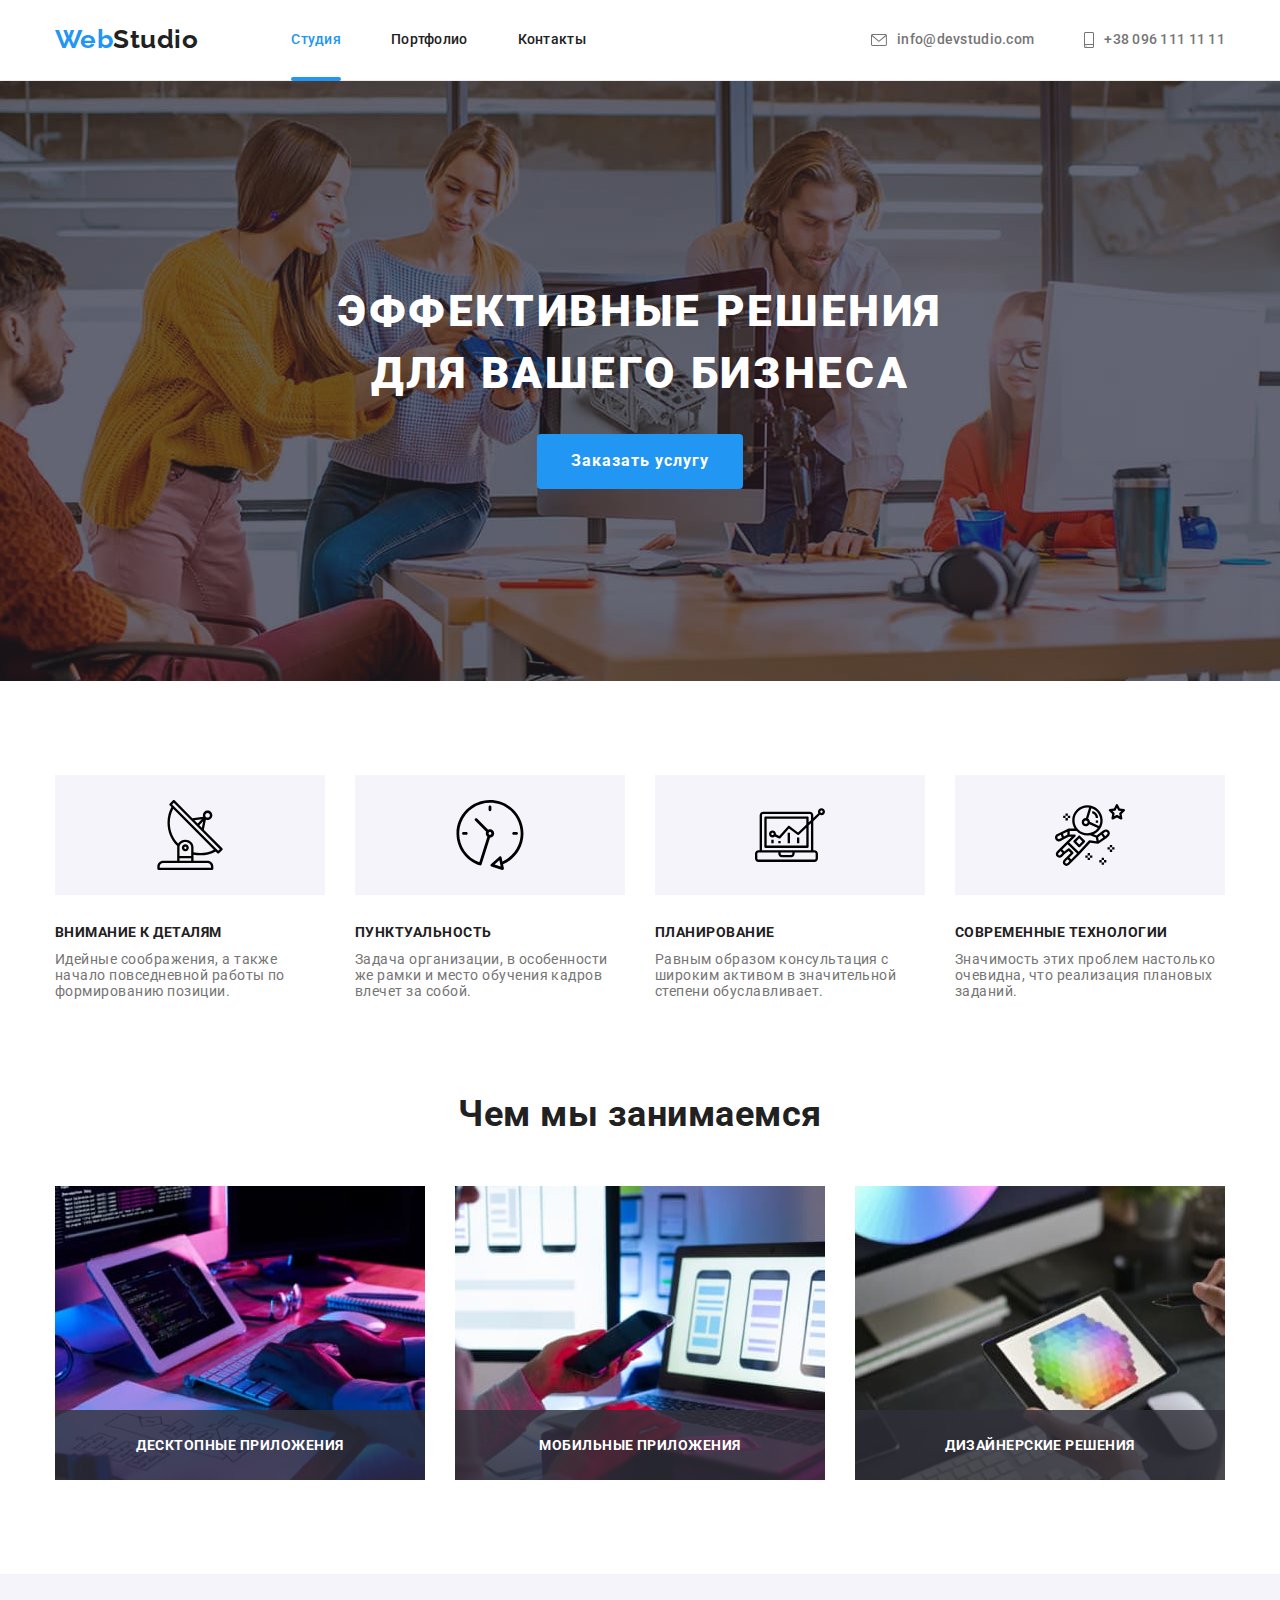
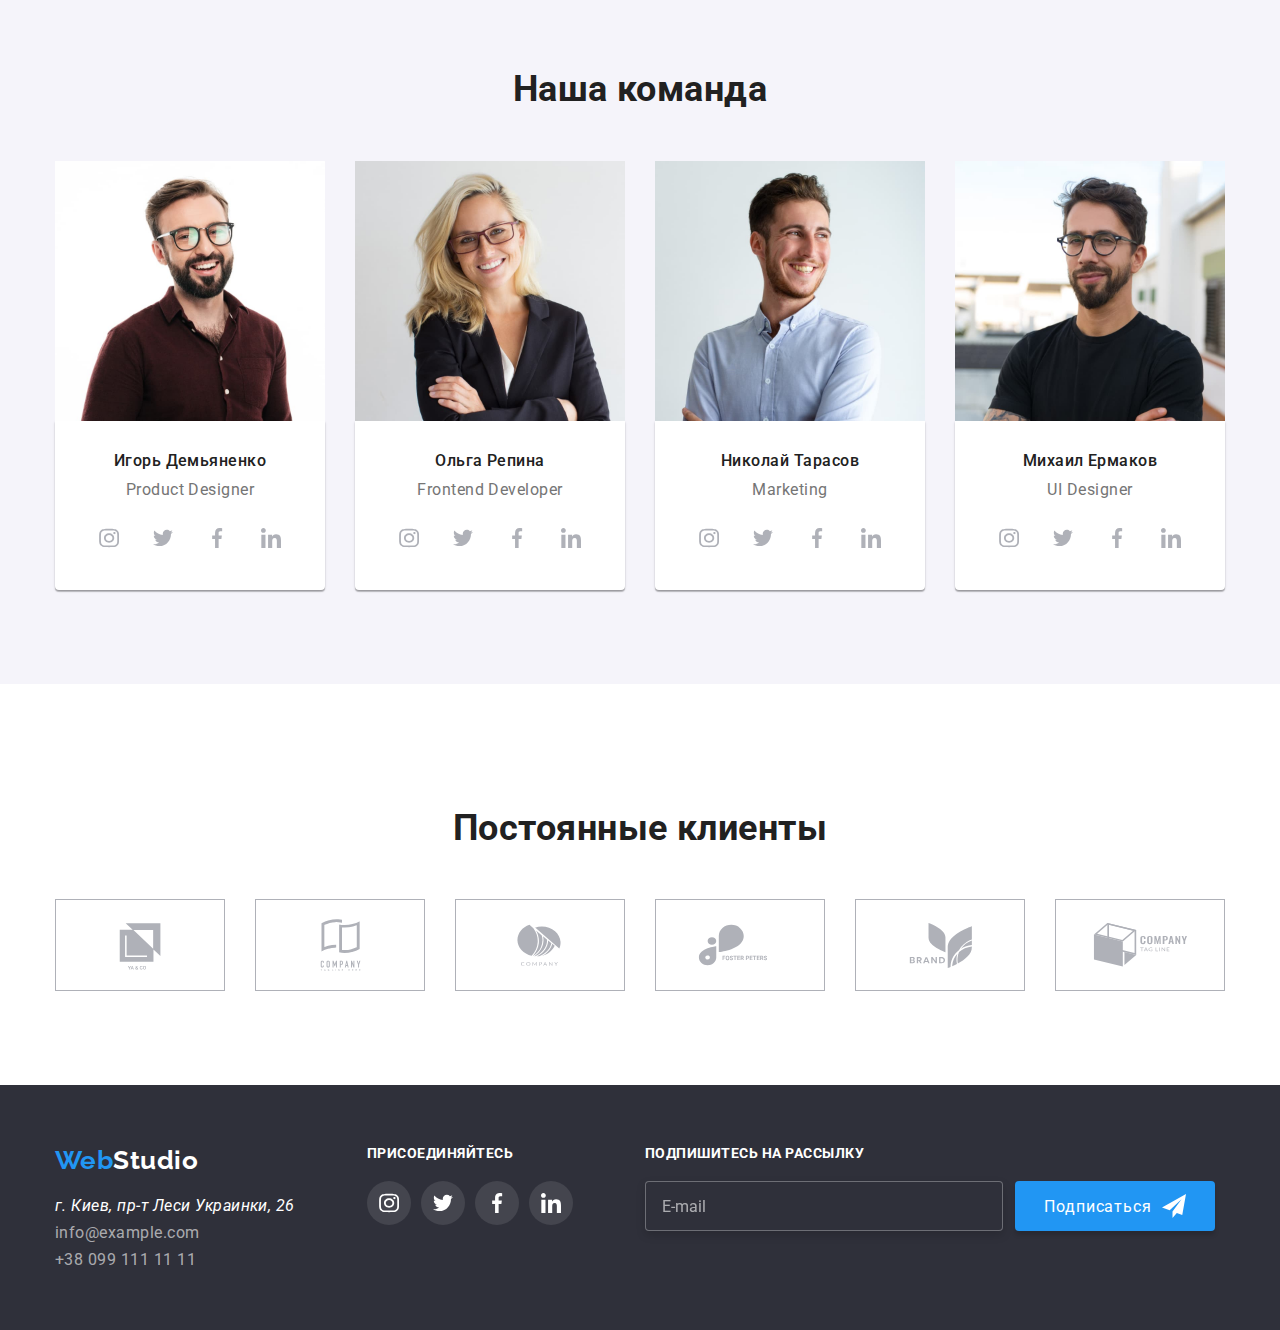
==== index.html @ c74a9bf4 "initial" ====
<!DOCTYPE html>
<html lang="ru">
<head>
    <meta charset="UTF-8">
    <meta http-equiv="X-UA-Compatible" content="IE=edge">
    <meta name="viewport" content="width=h, initial-scale=1.0">
    <title>Document</title>
    <link rel="preconnect" href="https://fonts.gstatic.com">
    <link href="https://fonts.googleapis.com/css2?family=Raleway:wght@700&family=Roboto:wght@400;500;700;900&display=swap"
        rel="stylesheet">
    <link rel="stylesheet" href="https://cdnjs.cloudflare.com/ajax/libs/modern-normalize/1.0.0/modern-normalize.min.css">
    <link rel="stylesheet" href="./css/styles.css"> 
</head>
<body >
    <!--Хэдер-->
<header class="header">
    <div class="container main-nav">
        <nav class="nav">
        <a href="" class="logo">Web<span class="logo-accent">Studio</span> </a>
        <ul class="nav-list">
            <li class="nav-list-item"><a href="" class="link current">Студия</a></li>
            <li class="nav-list-item"><a href="./portfolio.html" class="link">Портфолио</a></li>
            <li class="nav-list-item"><a href="#contacts" class="link">Контакты</a></li>
        </ul>
        </nav>
        <ul class="list-contacts">
        <li class="item-contacts"><a href="mailto:info@devstudio.com" class="header-contacts">
             <svg class="header-icon" width="16" height="12"><use href="./images/icons/symbol-defs.svg#icon-envelope-opt"></use></svg> info@devstudio.com</a>
        </li>
        <li class="item-contacts"><a href="tel:+380961111111" class="header-contacts"> 
            <svg class="header-icon" width="10" height="16"><use href="./images/icons/symbol-defs.svg#icon-smartphone-opt"></use></svg> +38 096 111 11 11 </a>
        </li>
        </ul>
    </div>
</header>
<!--Основной блок-->
<main>
<!--герой-->
    <section class="hero">
        <div class="overlay">
        <h1 class="hero-title">Эффективные решения для вашего бизнеса</h1>
        <button data-modal-open type="button" class="hero-button" >Заказать услугу</button>
        </div>
    </section>
<!--Особенности-->
    <section class="section features">
        <div class="container">
            <h2 class="hidden">Особенности</h2>
            <ul class="list-features">
                <li class="list-features-item">
                    <div class="icon-background">
                    <svg class="features-icon" width="70" height="70">
                        <use href="./images/icons/symbol-defs.svg#icon-antenna"></use>
                    </svg>
                    </div>
                <h3 class="subtitle">Внимание к деталям</h3>
                <p class="text">Идейные соображения, а также начало повседневной работы по формированию позиции.</p>
                </li>
                <li class="list-features-item">
                    <div class="icon-background">
                    <svg class="features-icon" width="70" height="70">
                        <use href="./images/icons/symbol-defs.svg#icon-clock"></use>
                    </svg>
                    </div>
                <h3 class="subtitle">Пунктуальность</h3>
                <p class="text">Задача организации, в особенности же рамки и место обучения кадров влечет за собой.</p>
                </li>
                <li class="list-features-item">
                    <div class="icon-background">
                    <svg class="features-icon" width="70" height="70">
                        <use href="./images/icons/symbol-defs.svg#icon-diagram"></use>
                    </svg>
                    </div>
                <h3 class="subtitle">Планирование</h3>
                <p class="text">Равным образом консультация с широким активом в значительной степени обуславливает.</p>
                </li>
                <li class="list-features-item">
                    <div class="icon-background">
                    <svg class="features-icon" width="70" height="70">
                        <use href="./images/icons/symbol-defs.svg#icon-astronaut"></use>
                    </svg>
                    </div>
                <h3 class="subtitle">Современные технологии</h3>
                <p class="text">Значимость этих проблем настолько очевидна, что реализация плановых заданий.</p>
                </li>
            </ul>
    </div>
    </section>
<!--Чем мы занимаемся-->
    <section class="section doing">
        <div class="container">
            <h2 class="studio-section-title">Чем мы занимаемся</h2>
            <ul class="list-doing">
                <li> <div class="doing-thumb"> <img src="images/box1(1).jpg" alt="работа за ноутбуком" width="370"> <p class="doing-action">десктопные приложения</p> </div> </li>
                <li> <div class="doing-thumb"> <img src="images/box2(1).jpg" alt="мобильный телефон" width="370"> <p class="doing-action">мобильные приложения</p> </div> </li> 
                <li> <div class="doing-thumb"> <img src="images/box3(1).jpg" alt="цветовые решения" width="370"> <p class="doing-action">дизайнерские решения</p> </div> </li>
            </ul>
        </div>
    </section>
 <!--Команда-->
    <section class="section team">
        <div class="container">
            <h2 class="studio-section-title">Наша команда</h2>
            <ul class="list-team">
                <li class="team-card"> <img class="img-team" src="images/img-1.jpg" alt="фото" width="270">
                    <div class="wrapper-team" ><h3 class="subtitle">Игорь Демьяненко</h3>
                    <p class="text">Product Designer</p>
                    <ul class="team-list-social-media">
                        <li class="team-item-social-media"> 
                        <a class="wrapper-social-link"  href=""> <svg class="team-symbol-link" width="20" height="20"><use href="./images/icons/symbol-defs.svg#icon-instagram-opt"></use></svg> </a>
                        </li>
                        <li class="team-item-social-media"> 
                        <a class="wrapper-social-link" href=""> <svg class="team-symbol-link" width="20" height="20"><use href="./images/icons/symbol-defs.svg#icon-twitter-opt"></use></svg> </a>
                        </li>
                        <li class="team-item-social-media"> 
                        <a class="wrapper-social-link" href=""> <svg class="team-symbol-link" width="20" height="20"><use href="./images/icons/symbol-defs.svg#icon-facebook-opt"></use></svg> </a>
                        </li>
                        <li class="team-item-social-media"> 
                        <a class="wrapper-social-link" href=""> <svg class="team-symbol-link" width="20" height="20"><use href="./images/icons/symbol-defs.svg#icon-linkedin-opt"></use></svg> </a>
                        </li>
                    </ul>
                    </div>
                    
                </li>
                <li class="team-card"> <img class="img-team" src="images/img-2.jpg" alt="фото" width="270">
                    <div class="wrapper-team"><h3 class="subtitle">Ольга Репина</h3>
                    <p class="text">Frontend Developer</p>
                    <ul class="team-list-social-media">
                        <li class="team-item-social-media">
                            <a class="wrapper-social-link" href=""> <svg class="team-symbol-link" width="20" height="20">
                                    <use href="./images/icons/symbol-defs.svg#icon-instagram-opt"></use>
                                </svg> </a>
                        </li>
                        <li class="team-item-social-media">
                            <a class="wrapper-social-link" href=""> <svg class="team-symbol-link" width="20" height="20">
                                    <use href="./images/icons/symbol-defs.svg#icon-twitter-opt"></use>
                                </svg> </a>
                        </li>
                        <li class="team-item-social-media">
                            <a class="wrapper-social-link" href=""> <svg class="team-symbol-link" width="20" height="20">
                                    <use href="./images/icons/symbol-defs.svg#icon-facebook-opt"></use>
                                </svg> </a>
                        </li>
                        <li class="team-item-social-media">
                            <a class="wrapper-social-link" href=""> <svg class="team-symbol-link" width="20" height="20">
                                    <use href="./images/icons/symbol-defs.svg#icon-linkedin-opt"></use>
                                </svg> </a>
                        </li>
                    </ul>
                </div>
                </li>
                <li class="team-card"> <img class="img-team" src="images/img-3.jpg" alt="фото" width="270">
                   <div class="wrapper-team"><h3 class="subtitle">Николай Тарасов</h3>
                <p class="text">Marketing</p>
                <ul class="team-list-social-media">
                    <li class="team-item-social-media">
                        <a class="wrapper-social-link" href=""> <svg class="team-symbol-link" width="20" height="20">
                                <use href="./images/icons/symbol-defs.svg#icon-instagram-opt"></use>
                            </svg> </a>
                    </li>
                    <li class="team-item-social-media">
                        <a class="wrapper-social-link" href=""> <svg class="team-symbol-link" width="20" height="20">
                                <use href="./images/icons/symbol-defs.svg#icon-twitter-opt"></use>
                            </svg> </a>
                    </li>
                    <li class="team-item-social-media">
                        <a class="wrapper-social-link" href=""> <svg class="team-symbol-link" width="20" height="20">
                                <use href="./images/icons/symbol-defs.svg#icon-facebook-opt"></use>
                            </svg> </a>
                    </li>
                    <li class="team-item-social-media">
                        <a class="wrapper-social-link" href=""> <svg class="team-symbol-link" width="20" height="20">
                                <use href="./images/icons/symbol-defs.svg#icon-linkedin-opt"></use>
                            </svg> </a>
                    </li>
                </ul>
            </div>
                </li>
                <li class="team-card"> <img class="img-team" src="images/img-4.jpg" alt="фото" width="270">
                    <div class="wrapper-team"><h3 class="subtitle">Михаил Ермаков</h3>
                    <p class="text">UI Designer</p>
                    <ul class="team-list-social-media">
                        <li class="team-item-social-media">
                            <a class="wrapper-social-link" href=""> <svg class="team-symbol-link" width="20" height="20">
                                    <use href="./images/icons/symbol-defs.svg#icon-instagram-opt"></use>
                                </svg> </a>
                        </li>
                        <li class="team-item-social-media">
                            <a class="wrapper-social-link" href=""> <svg class="team-symbol-link" width="20" height="20">
                                    <use href="./images/icons/symbol-defs.svg#icon-twitter-opt"></use>
                                </svg> </a>
                        </li>
                        <li class="team-item-social-media">
                            <a class="wrapper-social-link" href=""> <svg class="team-symbol-link" width="20" height="20">
                                    <use href="./images/icons/symbol-defs.svg#icon-facebook-opt"></use>
                                </svg> </a>
                        </li>
                        <li class="team-item-social-media">
                            <a class="wrapper-social-link" href=""> <svg class="team-symbol-link" width="20" height="20">
                                    <use href="./images/icons/symbol-defs.svg#icon-linkedin-opt"></use>
                                </svg> </a>
                        </li>
                    </ul>
                </div>
                </li>
            </ul>
        </div>
    </section>
</main>

<!-- Постоянные клиенты-->

<section class="section">
    <div class="container">
        <h2 class="title-clients">Постоянные клиенты</h2>
        <ul class="list-clients">
            <li> 
                <a class="clients-border" href=""> <SVG class="clients-icon" width="106" height="60"><use href="./images/icons/symbol-defs.svg#icon-Logo-opt1"></use></SVG></a>
            </li>
            <li>
                 <a class="clients-border" href=""> <SVG class="clients-icon" width="106" height="60"><use href="./images/icons/symbol-defs.svg#icon-Logo-opt2"></use></SVG></a>
            </li>
            <li>
                 <a class="clients-border" href=""> <SVG class="clients-icon" width="106" height="60"><use href="./images/icons/symbol-defs.svg#icon-Logo-opt3"></use></SVG></a>
            </li>
            <li> 
                <a class="clients-border" href=""><SVG class="clients-icon" width="106" height="60"><use href="./images/icons/symbol-defs.svg#icon-Logo-opt4"></use> </SVG></a>
            </li>
            <li> 
                <a class="clients-border" href=""><SVG class="clients-icon" width="106" height="60"><use href="./images/icons/symbol-defs.svg#icon-Logo-opt5"></use></SVG></a>
            </li>
            <li> 
                <a class="clients-border" href=""><SVG class="clients-icon" width="106" height="60"><use href="./images/icons/symbol-defs.svg#icon-Logo-opt6"></use></SVG></a>
            </li>
        </ul>
    </div>
</section>
 
<!--Подвал-->
<footer class="footer" id="contacts">
    <div class="container">
    <div>
        <a href="" class="logo">Web<span class="logo-accent">Studio</span></a>
        <address>
            <ul>
                    <p class="footer-address">г. Киев, пр-т Леси Украинки, 26</p>
                </li>
                <li><a href="mailto:info@example.com" class="footer-contacts">info@example.com</a></li>
                <li><a href="tel:+380991111111" class="footer-contacts">+38 099 111 11 11</a></li>
            </ul>
        </address>
    </div>
    <div class="footer-links">
        <p class="text">присоединяйтесь</p>
    <ul class="footer-social-list">
        <li class="footer-social-item">
            <a class="footer-social-border" href=""> <svg class="footer-social-icon" width="20" height="20">
                    <use href="./images/icons/symbol-defs.svg#icon-instagram-opt"></use>
                </svg> </a>
        </li>
        <li class="footer-social-item">
            <a class="footer-social-border" href=""> <svg class="footer-social-icon" width="20" height="20">
                    <use href="./images/icons/symbol-defs.svg#icon-twitter-opt"></use>
                </svg> </a>
        </li>
        <li class="footer-social-item">
            <a class="footer-social-border" href=""> <svg class="footer-social-icon" width="20" height="20">
                    <use href="./images/icons/symbol-defs.svg#icon-facebook-opt"></use>
                </svg> </a>
        </li>
        <li class="footer-social-item">
            <a class="footer-social-border" href=""> <svg class="footer-social-icon" width="20" height="20">
                    <use href="./images/icons/symbol-defs.svg#icon-linkedin-opt"></use>
                </svg> </a>
        </li>
    </ul>
    </div>

<div>
    <p class="text">подпишитесь на рассылку</p>
    <div>
        <form class="footer-form">
            <div>
                <label for="e-mail"></label>
                <input type="email" name="e-mail" placeholder="E-mail" id="e-mail">
            </div>
            <button class="subscribe" type="submit">Подписаться <svg width="24" height="24" class="icon-subscribe"> <use href="./images/icons/symbol-defs.svg#icon-send-opt"></use></svg>
            </button>
        </form>
    </div>
</div>

    </div>
</footer>

<!--Модалка-->
<div class="backdrop is-hidden" data-modal>
    <div class="modal">
        <button data-modal-close  type="button" class="modal-button"> 
            <svg class="icon-close" weight="18" height="18">
            <use href="./images/icons/symbol-defs.svg#icon-close"></use>
            </svg> 
        </button>
         <div class="modal-wrapper">
             <p class="modal-form-title">Оставьте свои данные, мы вам перезвоним</p>
            <form class="modal-form">
                <div class="form-group">
                    <label for="name">Имя</label>
                    <input type="text" name="name" id="name">
                    <svg width="18" height="18" class="input-icon">
                        <use href="./images/icons/symbol-defs.svg#icon-person-new"></use>
                    </svg>
                </div>
                <div class="form-group">
                    <label for="tel">Телефон</label>
                    <input type="tel" name="tel" id="tel">
                    <svg width="18" height="18" class="input-icon">
                        <use href="./images/icons/symbol-defs.svg#icon-phone-new"></use>
                    </svg>
                </div>
                <div class="form-group">
                    <label for="mail">Почта</label>
                    <input type="email" name="mail" id="mail">
                    <svg width="18" height="18" class="input-icon">
                        <use href="./images/icons/symbol-defs.svg#icon-email-new"></use>
                    </svg>
                </div>
               <div class="form-group">
                    <label for="feedback">Комментарий</label>
                    <textarea name="feedback"  placeholder="Введите текст" id="feedback"></textarea>
               </div>
                <div class="modal-checkbox">
                    <label> 
                        <input class="checkbox" type="checkbox" name="accept"><span class="icon-checkbox"></span> Соглашаюсь с рассылкой и принимаю <a class="checkbox-link" href="">Условия договора</a> 
                    </label>

                </div>
                <div class="submit-wrapper">
                    <button type="submit" class="modal-button-submit">Отправить</button>
                </div>
            </form>
         </div>
    </div>
</div>

<!--Скрипт-->
<script src="./js/modal.js"></script>
</body>
</html>
---- css/styles.css ----
:root {
  --primery-text-coloure: #212121;
  --secondary-text-coloure: #757575;
  --accent-coloure: #2196f3;
}
html {
  box-sizing: border-box;
}
*,
*::before,
*::after {
  box-sizing: inherit;
}
body {
  background-color: #ffffff;
  color: var(--secondary-text-coloure);
  font-family: Roboto, sans-serif;
  letter-spacing: 0.03em;
  margin: 0px;
}

/* Утилиты */

.hidden {
  display: none;
}

ul {
  padding-left: 0px;
  margin-top: 0px;
  margin-bottom: 0px;
  list-style-type: none;
}

a {
  text-decoration: none;
}

p {
  margin-top: 0px;
  margin-bottom: 0;
}

h3 {
  margin-top: 0px;
  margin-bottom: 10px;
}

img {
  display: block;
  width: 100%;
  height: auto;
}

/* Контейнер */

.container {
  width: 1200px;
  padding-left: 15px;
  padding-right: 15px;
  margin-right: auto;
  margin-left: auto;
}

/* Хэдер */

.header {
  border-bottom: 1px solid #ececec;
}
.main-nav {
  display: flex;
  align-items: center;
}

.nav {
  display: flex;
}

.nav-list {
  display: flex;
}

.nav-list-item {
  margin-right: 50px;
}
.nav-list-item:last-child {
  margin-right: 0px;
}

.logo {
  display: block;
  padding-top: 24px;
  padding-bottom: 25px;
  margin-right: 93px;

  color: var(--accent-coloure);
  font-family: Raleway;
  font-weight: 700;
  font-size: 26px;
  line-height: 1.2;
}
.logo-accent {
  font-family: Raleway;
  font-weight: 700;
  font-size: 26px;
  line-height: 1.2;
  color: var(--primery-text-coloure);
}
.footer .logo {
  display: inline-block;
  padding-top: 0px;
  padding-bottom: 0px;
  margin-bottom: 20px;
  margin-right: 0px;
}
.nav .link {
  display: block;
  padding-top: 32px;
  padding-bottom: 32px;

  color: var(--primery-text-coloure);
  font-weight: 500;
  font-size: 14px;
  line-height: 1.1;
  letter-spacing: 0.02em;

  transition: color 250ms cubic-bezier(0.4, 0, 0.2, 1);
}
.nav .link:hover,
.nav .link:focus,
.nav .link:active {
  color: var(--accent-coloure);
}
.link.current {
  color: var(--accent-coloure);
  position: relative;
}

.link.current::after {
  display: block;
  position: absolute;
  content: "";
  bottom: -2px;
  left: 0;
  width: 100%;
  height: 4px;
  background: var(--accent-coloure);
  border-radius: 2px;
}

.list-contacts {
  display: flex;
  margin-left: auto;
}
.item-contacts + .item-contacts {
  margin-left: 50px;
}

.header-contacts {
  color: var(--secondary-text-coloure);
  font-weight: 500;
  font-size: 14px;
  line-height: 1.1;
  letter-spacing: 0.02em;
  display: flex;
  align-items: center;

  transition: color 250ms cubic-bezier(0.4, 0, 0.2, 1);
}
.header-contacts:hover,
.header-contacts:focus {
  color: var(--accent-coloure);
}

.header-icon {
  fill: #757575;
  margin-right: 10px;

  transition: fill 250ms cubic-bezier(0.4, 0, 0.2, 1);
}
.header-contacts:hover .header-icon,
.header-contacts:focus .header-icon {
  fill: var(--accent-coloure);
}

/* Основной блок студии */

.overlay {
  max-width: 1600px;
  height: 600px;
  margin-left: auto;
  margin-right: auto;
  background: #c4c4c4;
  background-image: linear-gradient(
      to right,
      rgba(47, 48, 58, 0.4),
      rgba(47, 48, 58, 0.4)
    ),
    url("../images/img-hero-optimiz.jpg");
  background-repeat: no-repeat;
  background-position: center;
  background-size: cover;

  padding-top: 200px;
  padding-bottom: 200px;
}

.hero {
  text-align: center;
}

.hero-title {
  margin-bottom: 30px;
  margin-top: 0px;
  margin-left: auto;
  margin-right: auto;

  font-weight: 900;
  font-size: 44px;
  line-height: 1.4;
  letter-spacing: 0.06em;
  text-transform: uppercase;
  color: #ffffff;

  width: 696px;
}
.hero-button {
  font-weight: 700;
  font-size: 16px;
  line-height: 1.9;
  letter-spacing: 0.06em;
  color: #ffffff;
  background-color: var(--accent-coloure);
  cursor: pointer;
  border-radius: 4px;
  padding: 10px 32px;
  display: inline-block;
  min-width: 200px;
  text-align: center;
  border-color: transparent;

  transition: background-color 250ms cubic-bezier(0.4, 0, 0.2, 1);
}
.hero-button:focus,
.hero-button:hover {
  background-color: #188ce8;
}
.section {
  padding-top: 94px;
  padding-bottom: 94px;
}

.studio-section-title {
  font-weight: 700;
  font-size: 36px;
  line-height: 1.2;
  text-align: center;
  color: var(--primery-text-coloure);
}

/* Особенности */
.list-features {
  display: flex;
}
.list-features-item + .list-features-item {
  margin-left: 30px;
}
.icon-background {
  display: block;

  margin-bottom: 30px;
  background-color: #f5f4fa;
  width: 270px;
  height: 120px;
  text-align: center;
  padding-top: 25px;
  padding-bottom: 25px;
}

.features .subtitle {
  font-weight: 700;
  font-size: 14px;
  line-height: 1.1;
  text-transform: uppercase;
  color: var(--primery-text-coloure);
}
.features .text {
  font-size: 14px;
  line-height: 1.7x;
}
.studio-section-title {
  margin-bottom: 50px;
  margin-top: 0px;
}

/* Чем мы занимаемся */

.section.doing {
  padding-top: 0px;
}
.list-doing {
  display: flex;
  justify-content: space-between;
}

.doing-thumb {
  position: relative;
}
.doing-action {
  display: inline-block;
  content: "";
  width: 100%;
  height: 70px;
  left: 0;
  bottom: 0;
  position: absolute;
  background: rgba(47, 48, 58, 0.8);
  opacity: 1;
  font-weight: 700;
  font-size: 14px;
  text-align: center;
  padding-top: 27px;
  padding-bottom: 27px;
  text-transform: uppercase;
  color: #ffffff;
}

/* Наша команда */

.team .subtitle {
  font-weight: 500;
  font-size: 16px;
  line-height: 1.2;
  color: var(--primery-text-coloure);
}
.team .text {
  font-size: 16px;
  line-height: 1.2;
}
.team {
  background-color: #f5f4fa;
}
.img-team {
  margin-top: 0px;
}
.team .text {
  margin-top: 0px;
}
.team .list-team {
  display: flex;
}
.team-card + .team-card {
  margin-left: 30px;
}
.wrapper-team {
  padding-top: 30px;
  padding-bottom: 30px;
  text-align: center;
  background-color: #ffffff;

  box-shadow: 0px 1px 3px rgba(0, 0, 0, 0.12), 0px 1px 1px rgba(0, 0, 0, 0.14),
    0px 2px 1px rgba(0, 0, 0, 0.2);
  border-radius: 0px 0px 4px 4px;
}
.team-list-social-media {
  display: flex;
  margin-top: 16px;
  justify-content: center;
}
.team-item-social-media + .team-item-social-media {
  margin-left: 10px;
}

.wrapper-social-link {
  display: block;
  width: 44px;
  height: 44px;
  border: none;
  border-radius: 50%;
  padding: 12px;

  transition: background-color 250ms cubic-bezier(0.4, 0, 0.2, 1);
}
.wrapper-social-link:hover,
.wrapper-social-link:focus {
  background-color: var(--accent-coloure);
}

.team-symbol-link {
  fill: #afb1b8;

  transition: fill 250ms cubic-bezier(0.4, 0, 0.2, 1);
}
.wrapper-social-link:hover .team-symbol-link,
.wrapper-social-link:focus .team-symbol-link {
  fill: #fff;
}

/* Блок Наши клиенты */

.title-clients {
  margin-bottom: 50px;

  font-weight: 700;
  font-size: 36px;
  line-height: 42px;
  text-align: center;
  color: #212121;
}
.list-clients {
  display: flex;
  justify-content: space-between;
}

.clients-icon {
  fill: #afb1b8;

  transition: fill 250ms cubic-bezier(0.4, 0, 0.2, 1);
}

.clients-border {
  display: block;
  border: 1px solid #afb1b8;
  width: 170px;
  height: 92px;
  padding: 16px 32px;

  transition: border-color 250ms cubic-bezier(0.4, 0, 0.2, 1);
}
.clients-border:focus,
.clients-border:hover {
  border-color: var(--accent-coloure);
}
.clients-border:hover .clients-icon,
.clients-border:focus .clients-icon {
  fill: var(--accent-coloure);
}

/* Основной блок портфолио */

.portfolio-list-button {
  display: flex;
  justify-content: center;
  margin-bottom: 50px;
}
.portfolio-list-button-item + .portfolio-list-button-item {
  margin-left: 8px;
}
.portfolio-button.accent-button {
  color: #ffffff;
  background-color: var(--accent-coloure);
}
.portfolio-button {
  display: inline-block;
  padding-top: 6px;
  padding-bottom: 6px;
  padding-right: 22px;
  padding-left: 22px;

  color: var(--primery-text-coloure);
  background-color: #f5f4fa;
  font-weight: 500;
  font-size: 16px;
  line-height: 1.6;
  text-align: center;
  cursor: pointer;
  border-radius: 4px;
  border: 1px solid transparent;

  transition: color 250ms cubic-bezier(0.4, 0, 0.2, 1),
    background-color 250ms cubic-bezier(0.4, 0, 0.2, 1),
    box-shadow 250ms cubic-bezier(0.4, 0, 0.2, 1);
}
.portfolio-button:focus,
.portfolio-button:hover {
  color: #ffffff;
  background-color: var(--accent-coloure);
  box-shadow: 0px 3px 1px rgba(0, 0, 0, 0.1), 0px 1px 2px rgba(0, 0, 0, 0.08),
    0px 2px 2px rgba(0, 0, 0, 0.12);
}

.portfolio-list-img {
  display: flex;
  flex-wrap: wrap;
}
.portfolio-list-img-item {
  margin-right: 30px;
  margin-bottom: 30px;

  transition: box-shadow 250ms cubic-bezier(0.4, 0, 0.2, 1);
}
.portfolio-list-img-item:nth-child(3n) {
  margin-right: 0px;
}
.portfolio-list-img-item:nth-last-child(-n + 3) {
  margin-bottom: 0px;
}
.portfolio-list-img-item:hover {
  box-shadow: 0px 1px 1px rgba(0, 0, 0, 0.12), 0px 4px 4px rgba(0, 0, 0, 0.06);
}

.wrapper {
  padding-top: 20px;
  padding-bottom: 20px;
  padding-left: 24px;
  padding-right: 24px;
  border: 1px solid #eeeeee;
}

.portfolio-subtitle {
  margin-bottom: 4px;
  margin-top: 0px;

  font-weight: 700;
  font-size: 18px;
  line-height: 2;
  letter-spacing: 0.06em;
  color: var(--primery-text-coloure);
}

.portfolio-text {
  font-size: 16px;
  line-height: 1.8;
  color: var(--secondary-text-coloure);
}

.portfolio-thumb {
  position: relative;
  overflow: hidden;
}
.portfolio-action {
  display: inline-block;
  content: "";
  width: 100%;
  height: 100%;
  left: 0;
  bottom: 0;
  position: absolute;
  background: rgba(33, 150, 243, 0.9);
  font-weight: 700;
  font-size: 14px;
  text-align: center;
  padding-top: 63px;
  padding-bottom: 63px;
  padding-left: 24px;
  padding-right: 24px;
  font-size: 18px;
  line-height: 1.6;
  font-weight: 400;
  color: #ffffff;

  transform: translateY(100%);
  transition: transform 250ms cubic-bezier(0.4, 0, 0.2, 1);
}

.card-hover:hover .portfolio-action,
.card-hover:focus .portfolio-action {
  transform: translateY(0);
}

/* футер */

.footer {
  background-color: #2f303a;
}
.footer .container {
  padding-top: 60px;
  padding-bottom: 60px;
  display: flex;
  justify-content: space-between;
}

.footer-contacts {
  color: rgba(255, 255, 255, 0.6);
  font-style: normal;

  display: inline-block;
  margin-top: 9px;

  transition: color 250ms cubic-bezier(0.4, 0, 0.2, 1);
}
.footer-contacts:hover,
.footer-contacts:focus,
.footer-address:hover,
.footer-address:focus {
  color: var(--accent-coloure);
}
.footer-address {
  color: #ffffff;

  transition: color 250ms cubic-bezier(0.4, 0, 0.2, 1);
}
.footer .logo-accent {
  color: #ffffff;
}

.footer-social-list {
  display: flex;
}
.footer-social-border {
  display: block;
  padding: 12px;
  border: 0px;
  border-radius: 50%;
  width: 44px;
  height: 44px;
  background-color: #44454e;

  transition: background-color 250ms cubic-bezier(0.4, 0, 0.2, 1);
}
.footer-social-border:hover,
.footer-social-border:focus {
  background-color: var(--accent-coloure);
}

.footer-social-icon {
  fill: #ffffff;
}
.footer-social-item + .footer-social-item {
  margin-left: 10px;
}
.footer .text {
  margin-bottom: 20px;

  font-weight: 700;
  font-size: 14px;
  line-height: 16px;
  text-transform: uppercase;

  color: #ffffff;
}

.footer-form {
  display: flex;
}
.footer-form input::placeholder {
  font-size: 16px;
  line-height: 1.25;

  color: rgba(255, 255, 255, 0.6);
}
.footer-form input {
  width: 358px;
  height: 50px;
  padding-top: 15px;
  padding-bottom: 15px;
  padding-left: 16px;

  border: 1px solid rgba(255, 255, 255, 0.3);
  box-sizing: border-box;
  filter: drop-shadow(0px 4px 4px rgba(0, 0, 0, 0.15));
  border-radius: 4px;
  background: #2f303a;
}

.subscribe {
  display: flex;
  align-items: center;
  justify-content: center;
  width: 200px;
  height: 50px;
  margin-left: 12px;
  margin-right: 10px;

  background: var(--accent-coloure);
  box-shadow: 0px 4px 4px rgba(0, 0, 0, 0.15);
  border-radius: 4px;
  border: none;

  font-weight: 700d;
  font-size: 16px;
  line-height: 1.87;
  letter-spacing: 0.06em;

  color: #ffffff;
}

.icon-subscribe {
  fill: #ffffff;
  margin-left: 10px;
}

/* Модалка */
.backdrop {
  position: fixed;
  top: 0;
  left: 0;
  width: 100%;
  height: 100%;
  background-color: rgba(0, 0, 0, 0.2);
  opacity: 1;

  transition: opacity 250ms cubic-bezier(0.4, 0, 0.2, 1);
}
.backdrop.is-hidden {
  opacity: 0;
  pointer-events: none;
}
.modal {
  position: absolute;
  top: 50%;
  left: 50%;
  transform: translate(-50%, -50%) scale(1);
  transition: transform 250ms cubic-bezier(0.4, 0, 0.2, 1);

  min-width: 528px;
  min-height: 581px;
  background-color: #fff;
  box-shadow: 0px 1px 3px rgba(0, 0, 0, 0.12), 0px 1px 1px rgba(0, 0, 0, 0.14),
    0px 2px 1px rgba(0, 0, 0, 0.2);
  border-radius: 4px;
}
.backdrop.is-hidden .modal {
  transform: translate(-50%, -50%) scale(0.7);
}
.modal-button {
  display: block;
  padding-left: 5px;
  padding-top: 6px;
  margin-top: 8px;
  margin-left: 490px;
  border: 1px solid rgba(0, 0, 0, 0.1);
  width: 30px;
  height: 30px;
  border-radius: 50%;
  background-color: #fff;

  transition: fill 250ms cubic-bezier(0.4, 0, 0.2, 1);
}
.icon-close {
  width: 18px;
}
.modal-button:hover,
.modal-button:focus {
  fill: var(--accent-coloure);
}

.modal-wrapper {
  margin-bottom: 40px;
  margin-left: 40px;
  margin-right: 40px;
  margin-top: 2px;
  width: 448px;
}
.form-group {
  position: relative;
  display: flex;
  flex-direction: column;
}
.form-group + .form-group {
  margin-top: 10px;
}
.modal-form-title {
  margin-bottom: 12px;

  font-weight: 700;
  font-size: 20px;
  line-height: 1.15;
  text-align: center;

  color: var(--primery-text-coloure);
}
.form-group input {
  margin: 0;
  padding-top: 12px;
  padding-bottom: 12px;
  padding-left: 42px;
  height: 40px;

  border: 1px solid rgba(33, 33, 33, 0.2);
  box-sizing: border-box;
  border-radius: 4px;

  transition: fill 250ms cubic-bezier(0.4, 0, 0.2, 1),
    border 250ms cubic-bezier(0.4, 0, 0.2, 1);
}
.form-group input:focus + .input-icon {
  fill: var(--accent-coloure);
}
.form-group input:focus {
  border: 1px solid var(--accent-coloure);
  outline-color: var(--accent-coloure);
}

textarea {
  resize: none;
}
.form-group textarea {
  height: 120px;
  padding-top: 12px;
  padding-bottom: 12px;
  padding-left: 16px;
  padding-right: 16px;

  border: 1px solid rgba(33, 33, 33, 0.2);
  box-sizing: border-box;
  border-radius: 4px;

  transition: border 250ms cubic-bezier(0.4, 0, 0.2, 1);
}
.form-group textarea:focus {
  border: 1px solid var(--accent-coloure);
  outline-color: var(--accent-coloure);
}

.form-group label {
  margin-bottom: 4px;

  font-size: 12px;
  line-height: 1.16;
  letter-spacing: 0.01em;

  color: var(--secondary-text-coloure);
}
.form-group textarea::placeholder {
  font-size: 12px;
  line-height: 1.16;
  letter-spacing: 0.01em;

  color: rgba(117, 117, 117, 0.5);
}

.modal-checkbox {
  margin-top: 20px;
  margin-bottom: 30px;
}

.checkbox {
  position: absolute;
  width: 1px;
  height: 1px;
  margin: -1px;
  border: 0;
  padding: 0;
  clip: rect(0 0 0 0);
  overflow: hidden;
}
.icon-checkbox {
  display: inline-block;
  margin-right: 7px;
  width: 16px;
  height: 15px;
  border: 2px solid var(--primery-text-coloure);
  border-radius: 2px;
  background-color: #ffffff;
}
.checkbox:checked + .icon-checkbox {
  background-color: var(--accent-coloure);
  border-color: var(--accent-coloure);
  background-image: url("../images/icons/check-icon.svg");
  background-size: contain;
  background-origin: border-box;
}

.modal-checkbox label {
  display: flex;
  align-items: center;
  justify-content: center;
  font-size: 14px;
  line-height: 1.71;

  color: var(--secondary-text-coloure);
}

.modal-button-submit {
  width: 200px;
  height: 50px;
  padding-top: 10px;
  padding-bottom: 10px;
  padding-right: 55px;
  padding-left: 55px;

  background-color: var(--accent-coloure);
  box-shadow: 0px 4px 4px rgba(0, 0, 0, 0.15);
  border-radius: 4px;
  border: none;

  font-weight: 700;
  font-size: 16px;
  line-height: 1.87;
  letter-spacing: 0.06em;

  color: #ffffff;

  transition: background-color 250ms cubic-bezier(0.4, 0, 0.2, 1);
}
.modal-button-submit:focus,
.modal-button-submit:hover {
  background-color: #188ce8;
}

.input-icon {
  position: absolute;
  left: 12px;
  bottom: 12px;
}
.submit-wrapper {
  text-align: center;
}
.checkbox-link {
  color: var(--accent-coloure);
  text-decoration: underline;
  margin-left: 3px;
}
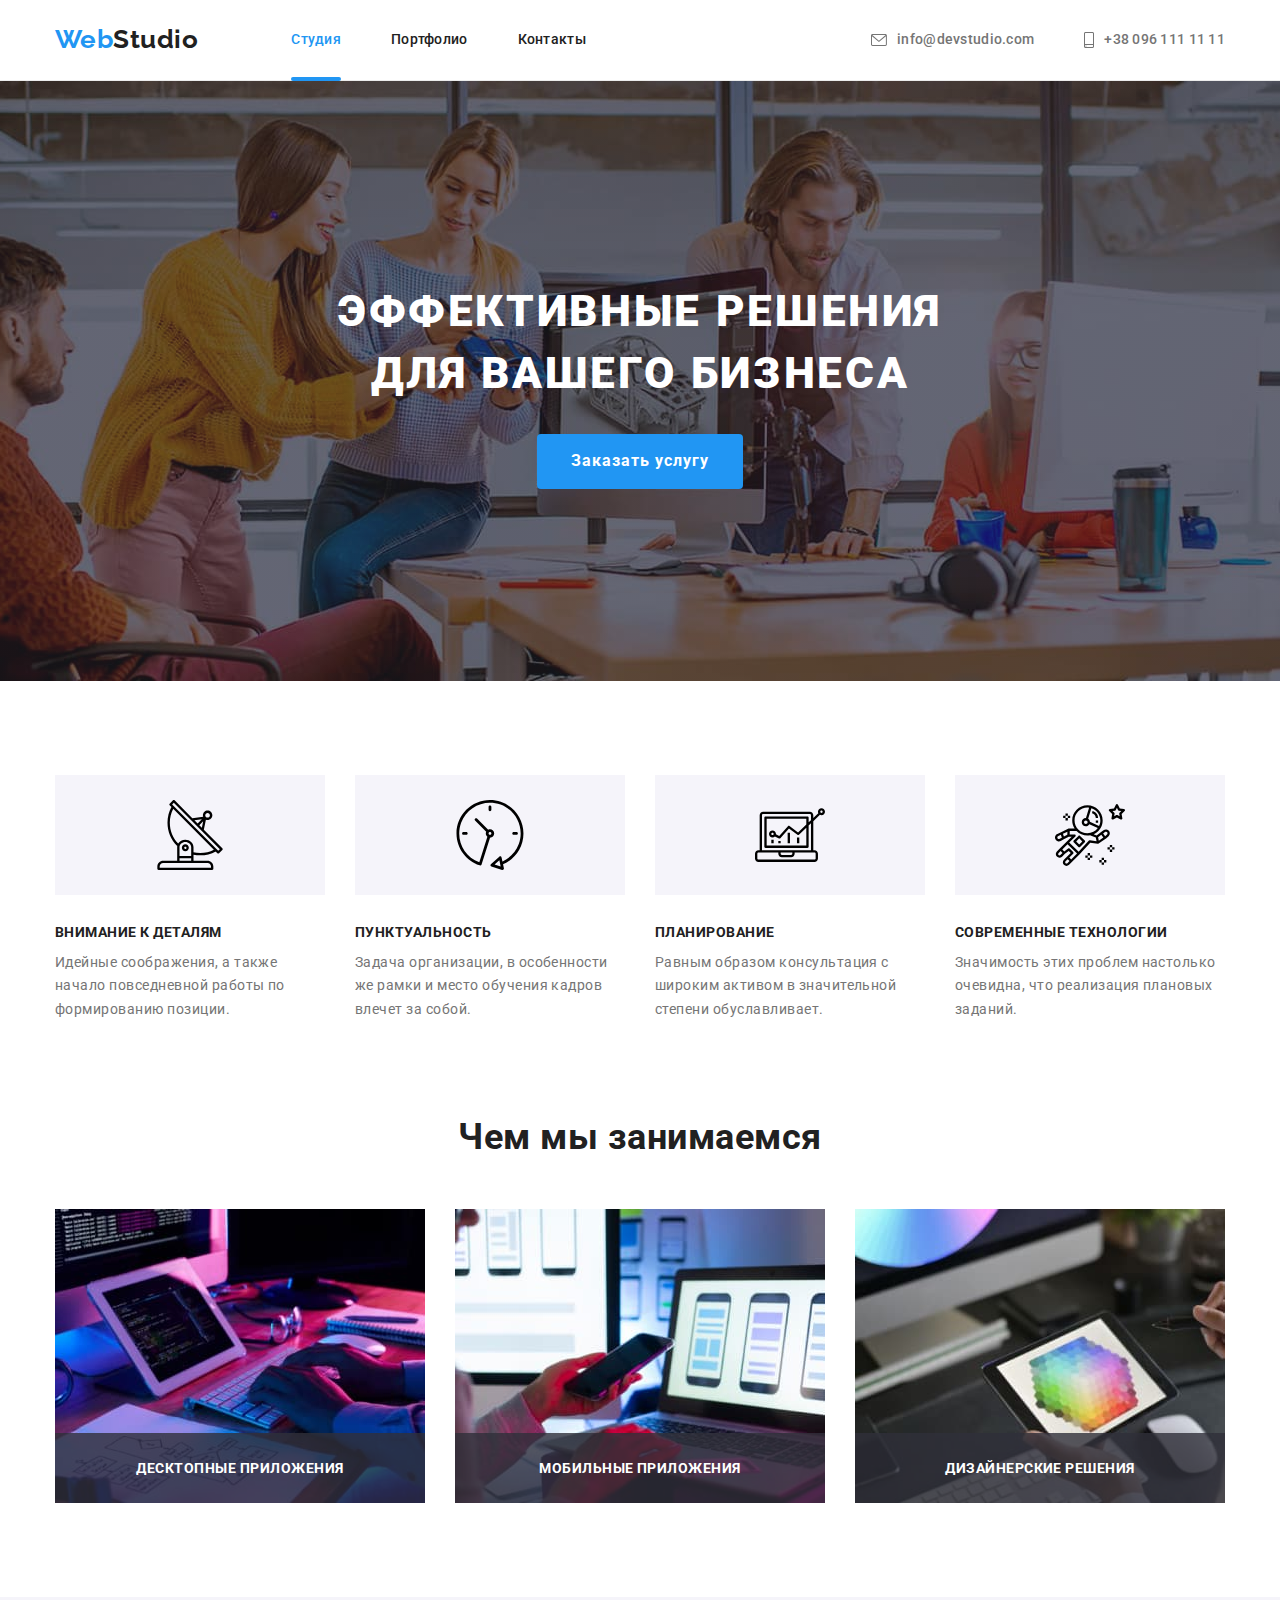
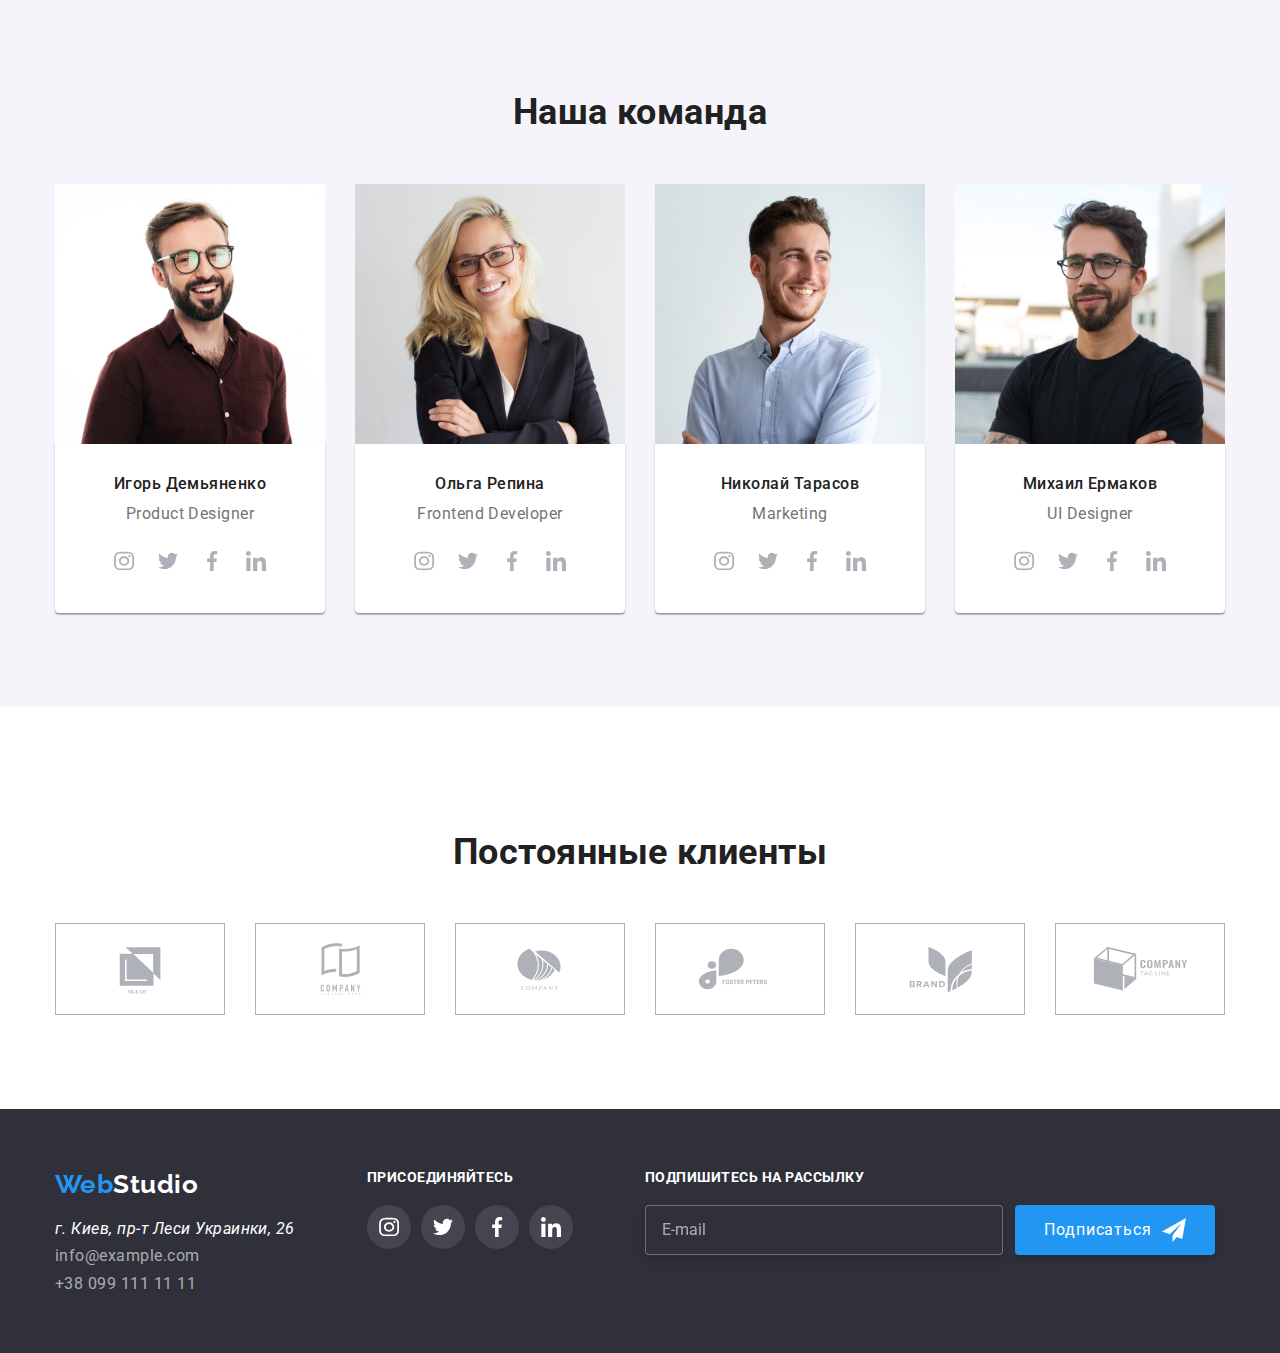
==== commit 76caaf52: "переименование классов по BEM" ====
--- a/index.html
+++ b/index.html
@@ -12,191 +12,199 @@
     <link rel="stylesheet" href="./css/styles.css"> 
 </head>
 <body >
+
     <!--Хэдер-->
+
 <header class="header">
-    <div class="container main-nav">
-        <nav class="nav">
-        <a href="" class="logo">Web<span class="logo-accent">Studio</span> </a>
-        <ul class="nav-list">
-            <li class="nav-list-item"><a href="" class="link current">Студия</a></li>
-            <li class="nav-list-item"><a href="./portfolio.html" class="link">Портфолио</a></li>
-            <li class="nav-list-item"><a href="#contacts" class="link">Контакты</a></li>
+    <div class="container header__container">
+        <nav class="header__nav">
+        <a href="" class="logo">Web<span class="logo--accent">Studio</span> </a>
+        <ul class="header__list">
+            <li class="header__item"><a href="" class="header__link header__link--current">Студия</a></li>
+            <li class="header__item"><a href="./portfolio.html" class="header__link">Портфолио</a></li>
+            <li class="header__item"><a href="#contacts" class="header__link">Контакты</a></li>
         </ul>
         </nav>
-        <ul class="list-contacts">
-        <li class="item-contacts"><a href="mailto:info@devstudio.com" class="header-contacts">
-             <svg class="header-icon" width="16" height="12"><use href="./images/icons/symbol-defs.svg#icon-envelope-opt"></use></svg> info@devstudio.com</a>
-        </li>
-        <li class="item-contacts"><a href="tel:+380961111111" class="header-contacts"> 
-            <svg class="header-icon" width="10" height="16"><use href="./images/icons/symbol-defs.svg#icon-smartphone-opt"></use></svg> +38 096 111 11 11 </a>
+        <ul class="contact-info">
+        <li class="contact-info__item"><a href="mailto:info@devstudio.com" class="contact-info__link">
+             <svg class="contact-info__icon" width="16" height="12"><use href="./images/icons/symbol-defs.svg#icon-envelope-opt"></use></svg> info@devstudio.com</a>
+        </li>
+        <li class="contact-info__item"><a href="tel:+380961111111" class="contact-info__link"> 
+            <svg class="contact-info__icon" width="10" height="16"><use href="./images/icons/symbol-defs.svg#icon-smartphone-opt"></use></svg> +38 096 111 11 11 </a>
         </li>
         </ul>
     </div>
 </header>
+
 <!--Основной блок-->
+
 <main>
+
 <!--герой-->
+
     <section class="hero">
-        <div class="overlay">
-        <h1 class="hero-title">Эффективные решения для вашего бизнеса</h1>
-        <button data-modal-open type="button" class="hero-button" >Заказать услугу</button>
+        <div class="hero__overlay">
+        <h1 class="hero__title">Эффективные решения для вашего бизнеса</h1>
+        <button data-modal-open type="button" class="hero__button" >Заказать услугу</button>
         </div>
     </section>
+
 <!--Особенности-->
+
     <section class="section features">
         <div class="container">
-            <h2 class="hidden">Особенности</h2>
-            <ul class="list-features">
-                <li class="list-features-item">
-                    <div class="icon-background">
-                    <svg class="features-icon" width="70" height="70">
+            <h2 class="features--hidden">Особенности</h2>
+            <ul class="features__list">
+                <li class="features__item">
+                    <div class="features__bcg">
+                    <svg  width="70" height="70">
                         <use href="./images/icons/symbol-defs.svg#icon-antenna"></use>
                     </svg>
                     </div>
-                <h3 class="subtitle">Внимание к деталям</h3>
-                <p class="text">Идейные соображения, а также начало повседневной работы по формированию позиции.</p>
-                </li>
-                <li class="list-features-item">
-                    <div class="icon-background">
-                    <svg class="features-icon" width="70" height="70">
+                <h3 class="features__subtitle">Внимание к деталям</h3>
+                <p class="features__text">Идейные соображения, а также начало повседневной работы по формированию позиции.</p>
+                </li>
+                <li class="features__item">
+                    <div class="features__bcg">
+                    <svg  width="70" height="70">
                         <use href="./images/icons/symbol-defs.svg#icon-clock"></use>
                     </svg>
                     </div>
-                <h3 class="subtitle">Пунктуальность</h3>
-                <p class="text">Задача организации, в особенности же рамки и место обучения кадров влечет за собой.</p>
-                </li>
-                <li class="list-features-item">
-                    <div class="icon-background">
-                    <svg class="features-icon" width="70" height="70">
+                <h3 class="features__subtitle">Пунктуальность</h3>
+                <p class="features__text">Задача организации, в особенности же рамки и место обучения кадров влечет за собой.</p>
+                </li>
+                <li class="features__item">
+                    <div class="features__bcg">
+                    <svg  width="70" height="70">
                         <use href="./images/icons/symbol-defs.svg#icon-diagram"></use>
                     </svg>
                     </div>
-                <h3 class="subtitle">Планирование</h3>
-                <p class="text">Равным образом консультация с широким активом в значительной степени обуславливает.</p>
-                </li>
-                <li class="list-features-item">
-                    <div class="icon-background">
-                    <svg class="features-icon" width="70" height="70">
+                <h3 class="features__subtitle">Планирование</h3>
+                <p class="features__text">Равным образом консультация с широким активом в значительной степени обуславливает.</p>
+                </li>
+                <li class="features__item">
+                    <div class="features__bcg">
+                    <svg  width="70" height="70">
                         <use href="./images/icons/symbol-defs.svg#icon-astronaut"></use>
                     </svg>
                     </div>
-                <h3 class="subtitle">Современные технологии</h3>
-                <p class="text">Значимость этих проблем настолько очевидна, что реализация плановых заданий.</p>
+                <h3 class="features__subtitle">Современные технологии</h3>
+                <p class="features__text">Значимость этих проблем настолько очевидна, что реализация плановых заданий.</p>
                 </li>
             </ul>
-    </div>
+        </div>
     </section>
 <!--Чем мы занимаемся-->
-    <section class="section doing">
+    <section class="section activities">
         <div class="container">
-            <h2 class="studio-section-title">Чем мы занимаемся</h2>
-            <ul class="list-doing">
-                <li> <div class="doing-thumb"> <img src="images/box1(1).jpg" alt="работа за ноутбуком" width="370"> <p class="doing-action">десктопные приложения</p> </div> </li>
-                <li> <div class="doing-thumb"> <img src="images/box2(1).jpg" alt="мобильный телефон" width="370"> <p class="doing-action">мобильные приложения</p> </div> </li> 
-                <li> <div class="doing-thumb"> <img src="images/box3(1).jpg" alt="цветовые решения" width="370"> <p class="doing-action">дизайнерские решения</p> </div> </li>
+            <h2 class="activities__title">Чем мы занимаемся</h2>
+            <ul class="activities__list">
+                <li> <div class="activities__thumb"> <img src="images/box1(1).jpg" alt="работа за ноутбуком" width="370"> <p class="activities__text">десктопные приложения</p> </div> </li>
+                <li> <div class="activities__thumb"> <img src="images/box2(1).jpg" alt="мобильный телефон" width="370"> <p class="activities__text">мобильные приложения</p> </div> </li> 
+                <li> <div class="activities__thumb"> <img src="images/box3(1).jpg" alt="цветовые решения" width="370"> <p class="activities__text">дизайнерские решения</p> </div> </li>
             </ul>
         </div>
     </section>
  <!--Команда-->
     <section class="section team">
         <div class="container">
-            <h2 class="studio-section-title">Наша команда</h2>
-            <ul class="list-team">
-                <li class="team-card"> <img class="img-team" src="images/img-1.jpg" alt="фото" width="270">
-                    <div class="wrapper-team" ><h3 class="subtitle">Игорь Демьяненко</h3>
-                    <p class="text">Product Designer</p>
-                    <ul class="team-list-social-media">
-                        <li class="team-item-social-media"> 
-                        <a class="wrapper-social-link"  href=""> <svg class="team-symbol-link" width="20" height="20"><use href="./images/icons/symbol-defs.svg#icon-instagram-opt"></use></svg> </a>
-                        </li>
-                        <li class="team-item-social-media"> 
-                        <a class="wrapper-social-link" href=""> <svg class="team-symbol-link" width="20" height="20"><use href="./images/icons/symbol-defs.svg#icon-twitter-opt"></use></svg> </a>
-                        </li>
-                        <li class="team-item-social-media"> 
-                        <a class="wrapper-social-link" href=""> <svg class="team-symbol-link" width="20" height="20"><use href="./images/icons/symbol-defs.svg#icon-facebook-opt"></use></svg> </a>
-                        </li>
-                        <li class="team-item-social-media"> 
-                        <a class="wrapper-social-link" href=""> <svg class="team-symbol-link" width="20" height="20"><use href="./images/icons/symbol-defs.svg#icon-linkedin-opt"></use></svg> </a>
+            <h2 class="team__title">Наша команда</h2>
+            <ul class="card-set">
+                <li class="card-set__item"> <img class="team__img" src="images/img-1.jpg" alt="фото" width="270">
+                    <div class="card-set__wrapper" ><h3 class="card-set__subtitle">Игорь Демьяненко</h3>
+                    <p class="card-set__text">Product Designer</p>
+                    <ul class="card-set__social-list">
+                        <li >
+                        <a class="card-set__link"  href=""> <svg class="card-set__icon" width="20" height="20"><use href="./images/icons/symbol-defs.svg#icon-instagram-opt"></use></svg> </a>
+                        </li>
+                        <li > 
+                        <a class="card-set__link" href=""> <svg class="card-set__icon" width="20" height="20"><use href="./images/icons/symbol-defs.svg#icon-twitter-opt"></use></svg> </a>
+                        </li>
+                        <li > 
+                        <a class="card-set__link" href=""> <svg class="card-set__icon" width="20" height="20"><use href="./images/icons/symbol-defs.svg#icon-facebook-opt"></use></svg> </a>
+                        </li>
+                        <li > 
+                        <a class="card-set__link" href=""> <svg class="card-set__icon" width="20" height="20"><use href="./images/icons/symbol-defs.svg#icon-linkedin-opt"></use></svg> </a>
                         </li>
                     </ul>
                     </div>
                     
                 </li>
-                <li class="team-card"> <img class="img-team" src="images/img-2.jpg" alt="фото" width="270">
-                    <div class="wrapper-team"><h3 class="subtitle">Ольга Репина</h3>
-                    <p class="text">Frontend Developer</p>
-                    <ul class="team-list-social-media">
-                        <li class="team-item-social-media">
-                            <a class="wrapper-social-link" href=""> <svg class="team-symbol-link" width="20" height="20">
+                <li class="card-set__item"> <img class="card-set__img" src="images/img-2.jpg" alt="фото" width="270">
+                    <div class="card-set__wrapper"><h3 class="card-set__subtitle">Ольга Репина</h3>
+                    <p class="card-set__text">Frontend Developer</p>
+                    <ul class="card-set__social-list">
+                        <li >
+                            <a class="card-set__link" href=""> <svg class="card-set__icon" width="20" height="20">
                                     <use href="./images/icons/symbol-defs.svg#icon-instagram-opt"></use>
                                 </svg> </a>
                         </li>
-                        <li class="team-item-social-media">
-                            <a class="wrapper-social-link" href=""> <svg class="team-symbol-link" width="20" height="20">
+                        <li >
+                            <a class="card-set__link" href=""> <svg class="card-set__icon" width="20" height="20">
                                     <use href="./images/icons/symbol-defs.svg#icon-twitter-opt"></use>
                                 </svg> </a>
                         </li>
-                        <li class="team-item-social-media">
-                            <a class="wrapper-social-link" href=""> <svg class="team-symbol-link" width="20" height="20">
+                        <li >
+                            <a class="card-set__link" href=""> <svg class="card-set__icon" width="20" height="20">
                                     <use href="./images/icons/symbol-defs.svg#icon-facebook-opt"></use>
                                 </svg> </a>
                         </li>
-                        <li class="team-item-social-media">
-                            <a class="wrapper-social-link" href=""> <svg class="team-symbol-link" width="20" height="20">
+                        <li >
+                            <a class="card-set__link" href=""> <svg class="card-set__icon" width="20" height="20">
                                     <use href="./images/icons/symbol-defs.svg#icon-linkedin-opt"></use>
                                 </svg> </a>
                         </li>
                     </ul>
                 </div>
                 </li>
-                <li class="team-card"> <img class="img-team" src="images/img-3.jpg" alt="фото" width="270">
-                   <div class="wrapper-team"><h3 class="subtitle">Николай Тарасов</h3>
-                <p class="text">Marketing</p>
-                <ul class="team-list-social-media">
-                    <li class="team-item-social-media">
-                        <a class="wrapper-social-link" href=""> <svg class="team-symbol-link" width="20" height="20">
+                <li class="card-set__item"> <img class="card-set__img" src="images/img-3.jpg" alt="фото" width="270">
+                   <div class="card-set__wrapper"><h3 class="card-set__subtitle">Николай Тарасов</h3>
+                    <p class="card-set__text">Marketing</p>
+                    <ul class="card-set__social-list">
+                    <li >
+                        <a class="card-set__link" href=""> <svg class="card-set__icon" width="20" height="20">
                                 <use href="./images/icons/symbol-defs.svg#icon-instagram-opt"></use>
                             </svg> </a>
                     </li>
-                    <li class="team-item-social-media">
-                        <a class="wrapper-social-link" href=""> <svg class="team-symbol-link" width="20" height="20">
+                    <li >
+                        <a class="card-set__link" href=""> <svg class="card-set__icon" width="20" height="20">
                                 <use href="./images/icons/symbol-defs.svg#icon-twitter-opt"></use>
                             </svg> </a>
                     </li>
-                    <li class="team-item-social-media">
-                        <a class="wrapper-social-link" href=""> <svg class="team-symbol-link" width="20" height="20">
+                    <li >
+                        <a class="card-set__link" href=""> <svg class="card-set__icon" width="20" height="20">
                                 <use href="./images/icons/symbol-defs.svg#icon-facebook-opt"></use>
                             </svg> </a>
                     </li>
-                    <li class="team-item-social-media">
-                        <a class="wrapper-social-link" href=""> <svg class="team-symbol-link" width="20" height="20">
+                    <li >
+                        <a class="card-set__link" href=""> <svg class="card-set__icon" width="20" height="20">
                                 <use href="./images/icons/symbol-defs.svg#icon-linkedin-opt"></use>
                             </svg> </a>
                     </li>
                 </ul>
             </div>
                 </li>
-                <li class="team-card"> <img class="img-team" src="images/img-4.jpg" alt="фото" width="270">
-                    <div class="wrapper-team"><h3 class="subtitle">Михаил Ермаков</h3>
-                    <p class="text">UI Designer</p>
-                    <ul class="team-list-social-media">
-                        <li class="team-item-social-media">
-                            <a class="wrapper-social-link" href=""> <svg class="team-symbol-link" width="20" height="20">
+                <li class="card-set__item"> <img class="card-set__img" src="images/img-4.jpg" alt="фото" width="270">
+                    <div class="card-set__wrapper"><h3 class="card-set__subtitle">Михаил Ермаков</h3>
+                    <p class="card-set__text">UI Designer</p>
+                    <ul class="card-set__social-list">
+                        <li >
+                            <a class="card-set__link" href=""> <svg class="card-set__icon" width="20" height="20">
                                     <use href="./images/icons/symbol-defs.svg#icon-instagram-opt"></use>
                                 </svg> </a>
                         </li>
-                        <li class="team-item-social-media">
-                            <a class="wrapper-social-link" href=""> <svg class="team-symbol-link" width="20" height="20">
+                        <li >
+                            <a class="card-set__link" href=""> <svg class="card-set__icon" width="20" height="20">
                                     <use href="./images/icons/symbol-defs.svg#icon-twitter-opt"></use>
                                 </svg> </a>
                         </li>
-                        <li class="team-item-social-media">
-                            <a class="wrapper-social-link" href=""> <svg class="team-symbol-link" width="20" height="20">
+                        <li >
+                            <a class="card-set__link" href=""> <svg class="card-set__icon" width="20" height="20">
                                     <use href="./images/icons/symbol-defs.svg#icon-facebook-opt"></use>
                                 </svg> </a>
                         </li>
-                        <li class="team-item-social-media">
-                            <a class="wrapper-social-link" href=""> <svg class="team-symbol-link" width="20" height="20">
+                        <li >
+                            <a class="card-set__link" href=""> <svg class="card-set__icon" width="20" height="20">
                                     <use href="./images/icons/symbol-defs.svg#icon-linkedin-opt"></use>
                                 </svg> </a>
                         </li>
--- a/css/styles.css
+++ b/css/styles.css
@@ -21,10 +21,6 @@
 
 /* Утилиты */
 
-.hidden {
-  display: none;
-}
-
 ul {
   padding-left: 0px;
   margin-top: 0px;
@@ -67,23 +63,23 @@
 .header {
   border-bottom: 1px solid #ececec;
 }
-.main-nav {
+.header__container {
   display: flex;
   align-items: center;
 }
 
-.nav {
-  display: flex;
-}
-
-.nav-list {
-  display: flex;
-}
-
-.nav-list-item {
+.header__nav {
+  display: flex;
+}
+
+.header__list {
+  display: flex;
+}
+
+.header__item {
   margin-right: 50px;
 }
-.nav-list-item:last-child {
+.header__item:last-child {
   margin-right: 0px;
 }
 
@@ -99,21 +95,15 @@
   font-size: 26px;
   line-height: 1.2;
 }
-.logo-accent {
+.logo--accent {
   font-family: Raleway;
   font-weight: 700;
   font-size: 26px;
   line-height: 1.2;
   color: var(--primery-text-coloure);
 }
-.footer .logo {
-  display: inline-block;
-  padding-top: 0px;
-  padding-bottom: 0px;
-  margin-bottom: 20px;
-  margin-right: 0px;
-}
-.nav .link {
+
+.header__link {
   display: block;
   padding-top: 32px;
   padding-bottom: 32px;
@@ -126,17 +116,17 @@
 
   transition: color 250ms cubic-bezier(0.4, 0, 0.2, 1);
 }
-.nav .link:hover,
-.nav .link:focus,
-.nav .link:active {
+.header__link:hover,
+.header__link:focus,
+.header__link:active {
   color: var(--accent-coloure);
 }
-.link.current {
+.header__link--current {
   color: var(--accent-coloure);
   position: relative;
 }
 
-.link.current::after {
+.header__link--current::after {
   display: block;
   position: absolute;
   content: "";
@@ -148,15 +138,15 @@
   border-radius: 2px;
 }
 
-.list-contacts {
+.contact-info {
   display: flex;
   margin-left: auto;
 }
-.item-contacts + .item-contacts {
+.contact-info__item + .contact-info__item {
   margin-left: 50px;
 }
 
-.header-contacts {
+.contact-info__link {
   color: var(--secondary-text-coloure);
   font-weight: 500;
   font-size: 14px;
@@ -167,25 +157,31 @@
 
   transition: color 250ms cubic-bezier(0.4, 0, 0.2, 1);
 }
-.header-contacts:hover,
-.header-contacts:focus {
+.contact-info__link:hover,
+.contact-info__link:focus {
   color: var(--accent-coloure);
 }
 
-.header-icon {
+.contact-info__icon {
   fill: #757575;
   margin-right: 10px;
 
   transition: fill 250ms cubic-bezier(0.4, 0, 0.2, 1);
 }
-.header-contacts:hover .header-icon,
-.header-contacts:focus .header-icon {
+.contact-info__link:hover .contact-info__icon,
+.contact-info__link:focus .contact-info__icon {
   fill: var(--accent-coloure);
 }
 
 /* Основной блок студии */
 
-.overlay {
+/* Герой */
+
+.hero {
+  text-align: center;
+}
+
+.hero__overlay {
   max-width: 1600px;
   height: 600px;
   margin-left: auto;
@@ -205,11 +201,7 @@
   padding-bottom: 200px;
 }
 
-.hero {
-  text-align: center;
-}
-
-.hero-title {
+.hero__title {
   margin-bottom: 30px;
   margin-top: 0px;
   margin-left: auto;
@@ -224,7 +216,7 @@
 
   width: 696px;
 }
-.hero-button {
+.hero__button {
   font-weight: 700;
   font-size: 16px;
   line-height: 1.9;
@@ -241,31 +233,28 @@
 
   transition: background-color 250ms cubic-bezier(0.4, 0, 0.2, 1);
 }
-.hero-button:focus,
-.hero-button:hover {
+.hero__button:focus,
+.hero__button:hover {
   background-color: #188ce8;
 }
+
 .section {
   padding-top: 94px;
   padding-bottom: 94px;
 }
 
-.studio-section-title {
-  font-weight: 700;
-  font-size: 36px;
-  line-height: 1.2;
-  text-align: center;
-  color: var(--primery-text-coloure);
-}
-
 /* Особенности */
-.list-features {
-  display: flex;
-}
-.list-features-item + .list-features-item {
+
+.features--hidden {
+  display: none;
+}
+.features__list {
+  display: flex;
+}
+.features__item + .features__item {
   margin-left: 30px;
 }
-.icon-background {
+.features__bcg {
   display: block;
 
   margin-bottom: 30px;
@@ -277,36 +266,44 @@
   padding-bottom: 25px;
 }
 
-.features .subtitle {
+.features__subtitle {
   font-weight: 700;
   font-size: 14px;
   line-height: 1.1;
   text-transform: uppercase;
   color: var(--primery-text-coloure);
 }
-.features .text {
+.features__text {
   font-size: 14px;
-  line-height: 1.7x;
-}
-.studio-section-title {
+  line-height: 1.7;
+}
+
+/* Чем мы занимаемся */
+
+.activities {
+  padding-top: 0px;
+}
+
+.activities__title {
+  font-weight: 700;
+  font-size: 36px;
+  line-height: 1.2;
+  text-align: center;
+  color: var(--primery-text-coloure);
+
   margin-bottom: 50px;
   margin-top: 0px;
 }
 
-/* Чем мы занимаемся */
-
-.section.doing {
-  padding-top: 0px;
-}
-.list-doing {
+.activities__list {
   display: flex;
   justify-content: space-between;
 }
 
-.doing-thumb {
+.activities__thumb {
   position: relative;
 }
-.doing-action {
+.activities__text {
   display: inline-block;
   content: "";
   width: 100%;
@@ -327,51 +324,64 @@
 
 /* Наша команда */
 
-.team .subtitle {
+.team {
+  background-color: #f5f4fa;
+}
+
+.team__title {
+  font-weight: 700;
+  font-size: 36px;
+  line-height: 1.2;
+  text-align: center;
+  color: var(--primery-text-coloure);
+
+  margin-bottom: 50px;
+  margin-top: 0px;
+}
+
+.card-set {
+  display: flex;
+}
+
+.card-set__item + .card-set__item {
+  margin-left: 30px;
+}
+.card-set__img {
+  margin-top: 0px;
+}
+
+.card-set__wrapper {
+  padding-top: 30px;
+  padding-bottom: 30px;
+  text-align: center;
+  background-color: #ffffff;
+
+  box-shadow: 0px 1px 3px rgba(0, 0, 0, 0.12), 0px 1px 1px rgba(0, 0, 0, 0.14),
+    0px 2px 1px rgba(0, 0, 0, 0.2);
+  border-radius: 0px 0px 4px 4px;
+}
+.card-set__subtitle {
   font-weight: 500;
   font-size: 16px;
   line-height: 1.2;
   color: var(--primery-text-coloure);
 }
-.team .text {
+.card-set__text {
   font-size: 16px;
   line-height: 1.2;
-}
-.team {
-  background-color: #f5f4fa;
-}
-.img-team {
   margin-top: 0px;
 }
-.team .text {
-  margin-top: 0px;
-}
-.team .list-team {
-  display: flex;
-}
-.team-card + .team-card {
-  margin-left: 30px;
-}
-.wrapper-team {
-  padding-top: 30px;
-  padding-bottom: 30px;
-  text-align: center;
-  background-color: #ffffff;
-
-  box-shadow: 0px 1px 3px rgba(0, 0, 0, 0.12), 0px 1px 1px rgba(0, 0, 0, 0.14),
-    0px 2px 1px rgba(0, 0, 0, 0.2);
-  border-radius: 0px 0px 4px 4px;
-}
-.team-list-social-media {
+
+.card-set__social-list {
   display: flex;
   margin-top: 16px;
   justify-content: center;
 }
-.team-item-social-media + .team-item-social-media {
+.card-set__social-list + .card-set__social-list {
   margin-left: 10px;
 }
 
-.wrapper-social-link {
+.card-set__link {
   display: block;
   width: 44px;
   height: 44px;
@@ -381,18 +391,18 @@
 
   transition: background-color 250ms cubic-bezier(0.4, 0, 0.2, 1);
 }
-.wrapper-social-link:hover,
-.wrapper-social-link:focus {
+.card-set__link:hover,
+.card-set__link:focus {
   background-color: var(--accent-coloure);
 }
 
-.team-symbol-link {
+.card-set__icon {
   fill: #afb1b8;
 
   transition: fill 250ms cubic-bezier(0.4, 0, 0.2, 1);
 }
-.wrapper-social-link:hover .team-symbol-link,
-.wrapper-social-link:focus .team-symbol-link {
+.card-set__link:hover .card-set__icon,
+.card-set__link:focus .card-set__icon {
   fill: #fff;
 }
 
@@ -569,7 +579,13 @@
   display: flex;
   justify-content: space-between;
 }
-
+.footer .logo {
+  display: inline-block;
+  padding-top: 0px;
+  padding-bottom: 0px;
+  margin-bottom: 20px;
+  margin-right: 0px;
+}
 .footer-contacts {
   color: rgba(255, 255, 255, 0.6);
   font-style: normal;
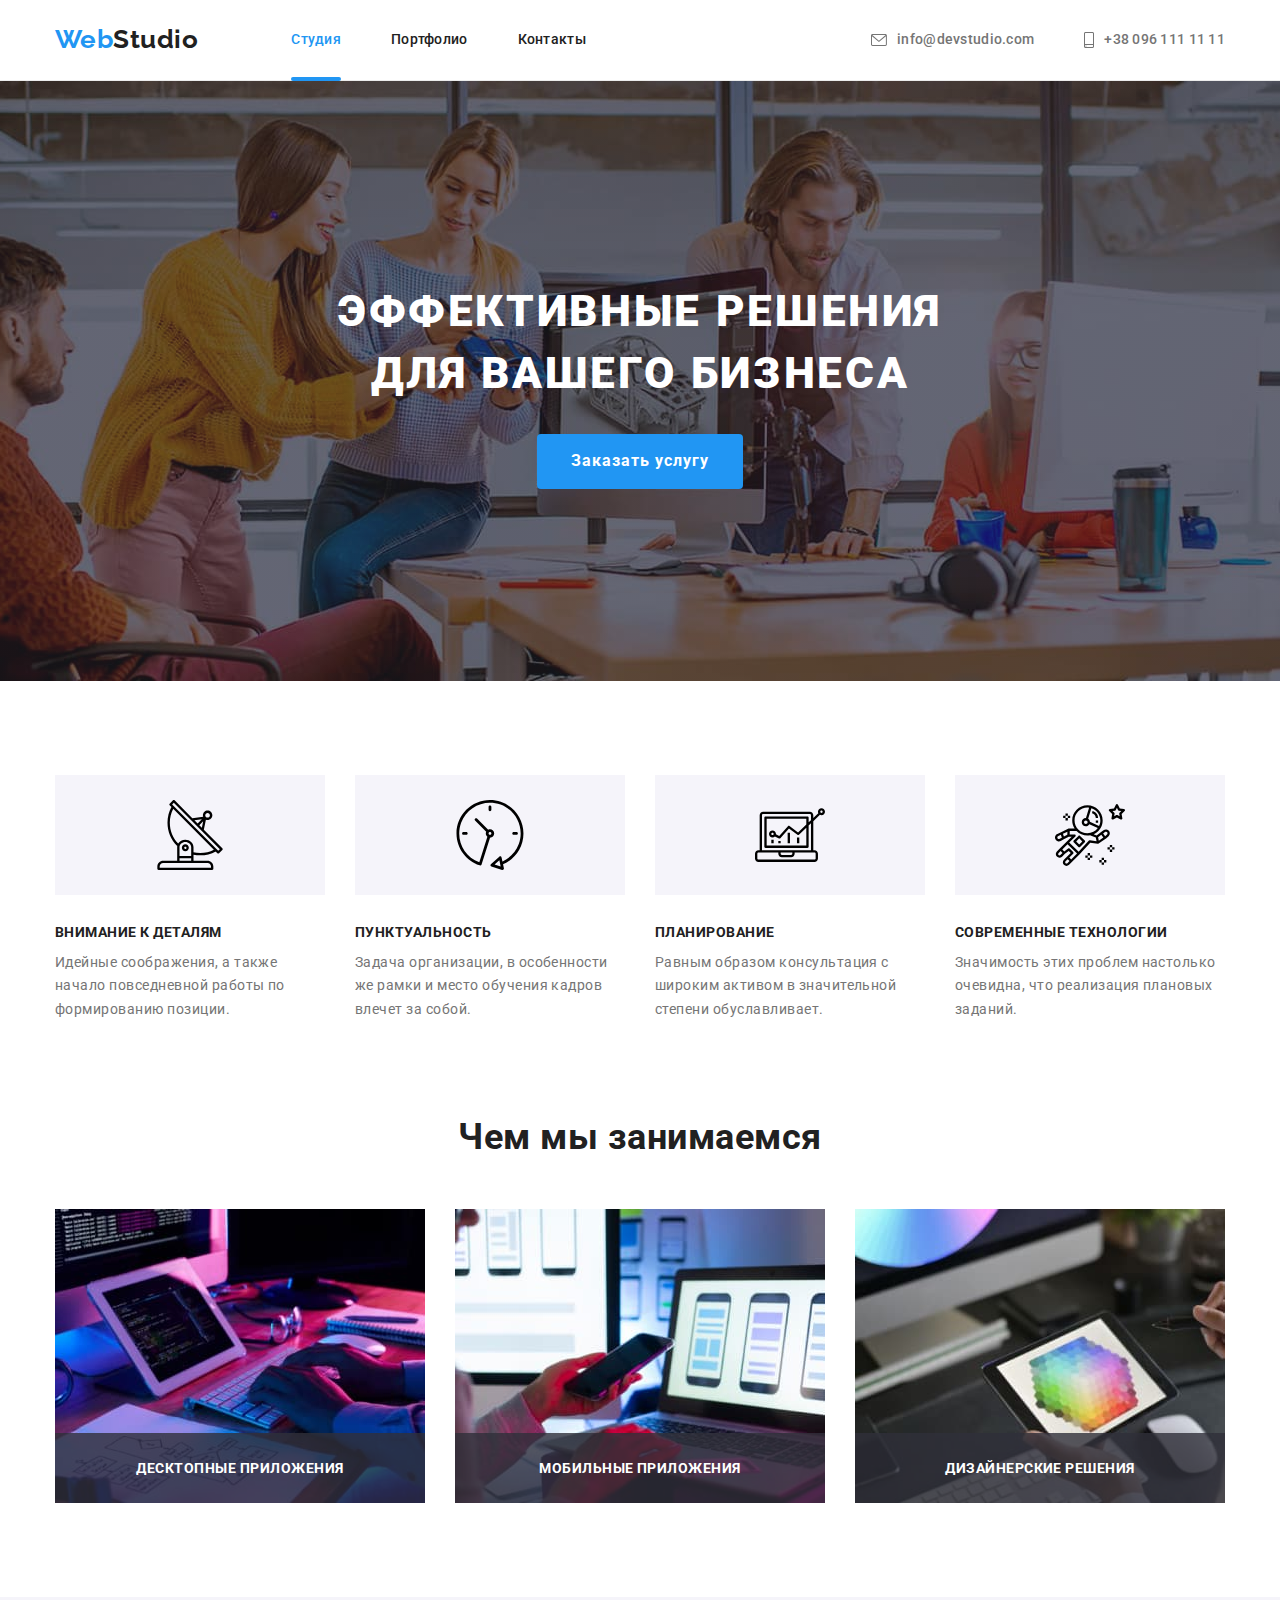
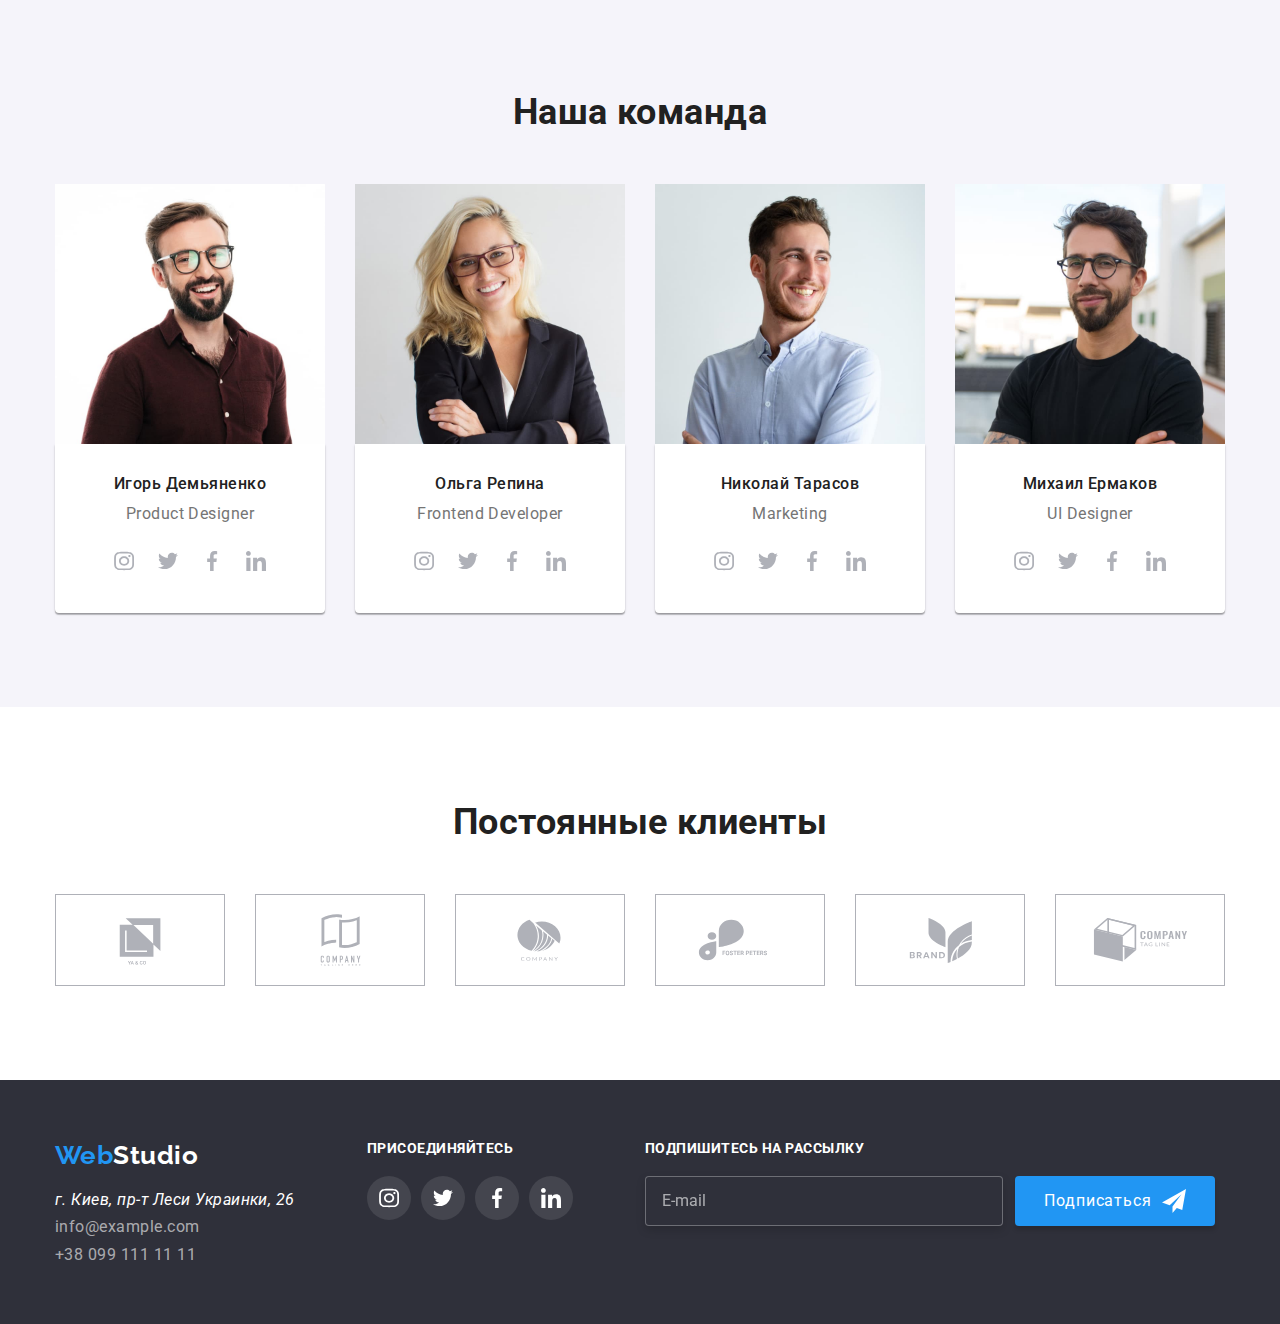
==== commit 2a36f8d0: "правки после проверки" ====
--- a/index.html
+++ b/index.html
@@ -9,7 +9,7 @@
     <link href="https://fonts.googleapis.com/css2?family=Raleway:wght@700&family=Roboto:wght@400;500;700;900&display=swap"
         rel="stylesheet">
     <link rel="stylesheet" href="https://cdnjs.cloudflare.com/ajax/libs/modern-normalize/1.0.0/modern-normalize.min.css">
-    <link rel="stylesheet" href="./css/styles.css"> 
+    <link rel="stylesheet" href="./css/main.min.css"> 
 </head>
 <body >
 
@@ -17,12 +17,12 @@
 
 <header class="header">
     <div class="container header__container">
-        <nav class="header__nav">
+        <nav class="nav">
         <a href="" class="logo">Web<span class="logo--accent">Studio</span> </a>
-        <ul class="header__list">
-            <li class="header__item"><a href="" class="header__link header__link--current">Студия</a></li>
-            <li class="header__item"><a href="./portfolio.html" class="header__link">Портфолио</a></li>
-            <li class="header__item"><a href="#contacts" class="header__link">Контакты</a></li>
+        <ul class="nav__list">
+            <li class="nav__item"><a href="" class="nav__link nav__link--current">Студия</a></li>
+            <li class="nav__item"><a href="./portfolio.html" class="nav__link">Портфолио</a></li>
+            <li class="nav__item"><a href="#contacts" class="nav__link">Контакты</a></li>
         </ul>
         </nav>
         <ul class="contact-info">
@@ -51,12 +51,12 @@
 
 <!--Особенности-->
 
-    <section class="section features">
+    <section class="section">
         <div class="container">
-            <h2 class="features--hidden">Особенности</h2>
-            <ul class="features__list">
+            <h2 class="title--hidden">Особенности</h2>
+            <ul class="features">
                 <li class="features__item">
-                    <div class="features__bcg">
+                    <div class="features__background">
                     <svg  width="70" height="70">
                         <use href="./images/icons/symbol-defs.svg#icon-antenna"></use>
                     </svg>
@@ -65,7 +65,7 @@
                 <p class="features__text">Идейные соображения, а также начало повседневной работы по формированию позиции.</p>
                 </li>
                 <li class="features__item">
-                    <div class="features__bcg">
+                    <div class="features__background">
                     <svg  width="70" height="70">
                         <use href="./images/icons/symbol-defs.svg#icon-clock"></use>
                     </svg>
@@ -74,7 +74,7 @@
                 <p class="features__text">Задача организации, в особенности же рамки и место обучения кадров влечет за собой.</p>
                 </li>
                 <li class="features__item">
-                    <div class="features__bcg">
+                    <div class="features__background">
                     <svg  width="70" height="70">
                         <use href="./images/icons/symbol-defs.svg#icon-diagram"></use>
                     </svg>
@@ -83,7 +83,7 @@
                 <p class="features__text">Равным образом консультация с широким активом в значительной степени обуславливает.</p>
                 </li>
                 <li class="features__item">
-                    <div class="features__bcg">
+                    <div class="features__background">
                     <svg  width="70" height="70">
                         <use href="./images/icons/symbol-defs.svg#icon-astronaut"></use>
                     </svg>
@@ -97,7 +97,7 @@
 <!--Чем мы занимаемся-->
     <section class="section activities">
         <div class="container">
-            <h2 class="activities__title">Чем мы занимаемся</h2>
+            <h2 class="section__title">Чем мы занимаемся</h2>
             <ul class="activities__list">
                 <li> <div class="activities__thumb"> <img src="images/box1(1).jpg" alt="работа за ноутбуком" width="370"> <p class="activities__text">десктопные приложения</p> </div> </li>
                 <li> <div class="activities__thumb"> <img src="images/box2(1).jpg" alt="мобильный телефон" width="370"> <p class="activities__text">мобильные приложения</p> </div> </li> 
@@ -108,9 +108,9 @@
  <!--Команда-->
     <section class="section team">
         <div class="container">
-            <h2 class="team__title">Наша команда</h2>
+            <h2 class="section__title">Наша команда</h2>
             <ul class="card-set">
-                <li class="card-set__item"> <img class="team__img" src="images/img-1.jpg" alt="фото" width="270">
+                <li class="card-set__item"> <img class="card-set__img" src="images/img-1.jpg" alt="фото" width="270">
                     <div class="card-set__wrapper" ><h3 class="card-set__subtitle">Игорь Демьяненко</h3>
                     <p class="card-set__text">Product Designer</p>
                     <ul class="card-set__social-list">
@@ -220,25 +220,25 @@
 
 <section class="section">
     <div class="container">
-        <h2 class="title-clients">Постоянные клиенты</h2>
-        <ul class="list-clients">
+        <h2 class="section__title">Постоянные клиенты</h2>
+        <ul class="clients">
             <li> 
-                <a class="clients-border" href=""> <SVG class="clients-icon" width="106" height="60"><use href="./images/icons/symbol-defs.svg#icon-Logo-opt1"></use></SVG></a>
+                <a class="clients__border" href=""> <SVG class="clients__icon" width="106" height="60"><use href="./images/icons/symbol-defs.svg#icon-Logo-opt1"></use></SVG></a>
             </li>
             <li>
-                 <a class="clients-border" href=""> <SVG class="clients-icon" width="106" height="60"><use href="./images/icons/symbol-defs.svg#icon-Logo-opt2"></use></SVG></a>
+                 <a class="clients__border" href=""> <SVG class="clients__icon" width="106" height="60"><use href="./images/icons/symbol-defs.svg#icon-Logo-opt2"></use></SVG></a>
             </li>
             <li>
-                 <a class="clients-border" href=""> <SVG class="clients-icon" width="106" height="60"><use href="./images/icons/symbol-defs.svg#icon-Logo-opt3"></use></SVG></a>
+                 <a class="clients__border" href=""> <SVG class="clients__icon" width="106" height="60"><use href="./images/icons/symbol-defs.svg#icon-Logo-opt3"></use></SVG></a>
             </li>
             <li> 
-                <a class="clients-border" href=""><SVG class="clients-icon" width="106" height="60"><use href="./images/icons/symbol-defs.svg#icon-Logo-opt4"></use> </SVG></a>
+                <a class="clients__border" href=""><SVG class="clients__icon" width="106" height="60"><use href="./images/icons/symbol-defs.svg#icon-Logo-opt4"></use> </SVG></a>
             </li>
             <li> 
-                <a class="clients-border" href=""><SVG class="clients-icon" width="106" height="60"><use href="./images/icons/symbol-defs.svg#icon-Logo-opt5"></use></SVG></a>
+                <a class="clients__border" href=""><SVG class="clients__icon" width="106" height="60"><use href="./images/icons/symbol-defs.svg#icon-Logo-opt5"></use></SVG></a>
             </li>
             <li> 
-                <a class="clients-border" href=""><SVG class="clients-icon" width="106" height="60"><use href="./images/icons/symbol-defs.svg#icon-Logo-opt6"></use></SVG></a>
+                <a class="clients__border" href=""><SVG class="clients__icon" width="106" height="60"><use href="./images/icons/symbol-defs.svg#icon-Logo-opt6"></use></SVG></a>
             </li>
         </ul>
     </div>
@@ -246,38 +246,38 @@
  
 <!--Подвал-->
 <footer class="footer" id="contacts">
-    <div class="container">
+    <div class="container footer__container">
     <div>
-        <a href="" class="logo">Web<span class="logo-accent">Studio</span></a>
+        <a href="" class="logo footer__logo">Web<span class="logo--accent footer__logo--accent">Studio</span></a>
         <address>
             <ul>
-                    <p class="footer-address">г. Киев, пр-т Леси Украинки, 26</p>
-                </li>
-                <li><a href="mailto:info@example.com" class="footer-contacts">info@example.com</a></li>
-                <li><a href="tel:+380991111111" class="footer-contacts">+38 099 111 11 11</a></li>
+                    <p class="footer__address">г. Киев, пр-т Леси Украинки, 26</p>
+                </li>
+                <li><a href="mailto:info@example.com" class="footer__contacts">info@example.com</a></li>
+                <li><a href="tel:+380991111111" class="footer__contacts">+38 099 111 11 11</a></li>
             </ul>
         </address>
     </div>
-    <div class="footer-links">
-        <p class="text">присоединяйтесь</p>
-    <ul class="footer-social-list">
-        <li class="footer-social-item">
-            <a class="footer-social-border" href=""> <svg class="footer-social-icon" width="20" height="20">
+    <div>
+        <p class="footer__text">присоединяйтесь</p>
+    <ul class="network">
+        <li class="network__item">
+            <a class="network__link" href=""> <svg class="network__icon" width="20" height="20">
                     <use href="./images/icons/symbol-defs.svg#icon-instagram-opt"></use>
                 </svg> </a>
         </li>
-        <li class="footer-social-item">
-            <a class="footer-social-border" href=""> <svg class="footer-social-icon" width="20" height="20">
+        <li class="network__item">
+            <a class="network__link" href=""> <svg class="network__icon" width="20" height="20">
                     <use href="./images/icons/symbol-defs.svg#icon-twitter-opt"></use>
                 </svg> </a>
         </li>
-        <li class="footer-social-item">
-            <a class="footer-social-border" href=""> <svg class="footer-social-icon" width="20" height="20">
+        <li class="network__item">
+            <a class="network__link" href=""> <svg class="network__icon" width="20" height="20">
                     <use href="./images/icons/symbol-defs.svg#icon-facebook-opt"></use>
                 </svg> </a>
         </li>
-        <li class="footer-social-item">
-            <a class="footer-social-border" href=""> <svg class="footer-social-icon" width="20" height="20">
+        <li class="network__item">
+            <a class="network__link" href=""> <svg class="network__icon" width="20" height="20">
                     <use href="./images/icons/symbol-defs.svg#icon-linkedin-opt"></use>
                 </svg> </a>
         </li>
@@ -285,14 +285,14 @@
     </div>
 
 <div>
-    <p class="text">подпишитесь на рассылку</p>
+    <p class="footer__text">подпишитесь на рассылку</p>
     <div>
-        <form class="footer-form">
+        <form class="footer__form">
             <div>
                 <label for="e-mail"></label>
                 <input type="email" name="e-mail" placeholder="E-mail" id="e-mail">
             </div>
-            <button class="subscribe" type="submit">Подписаться <svg width="24" height="24" class="icon-subscribe"> <use href="./images/icons/symbol-defs.svg#icon-send-opt"></use></svg>
+            <button class="subscribe" type="submit">Подписаться <svg width="24" height="24" class="subscribe__icon"> <use href="./images/icons/symbol-defs.svg#icon-send-opt"></use></svg>
             </button>
         </form>
     </div>
@@ -304,47 +304,47 @@
 <!--Модалка-->
 <div class="backdrop is-hidden" data-modal>
     <div class="modal">
-        <button data-modal-close  type="button" class="modal-button"> 
-            <svg class="icon-close" weight="18" height="18">
+        <button data-modal-close  type="button" class="modal__button"> 
+            <svg class="modal__icon-close" weight="18" height="18">
             <use href="./images/icons/symbol-defs.svg#icon-close"></use>
             </svg> 
         </button>
-         <div class="modal-wrapper">
-             <p class="modal-form-title">Оставьте свои данные, мы вам перезвоним</p>
-            <form class="modal-form">
-                <div class="form-group">
-                    <label for="name">Имя</label>
-                    <input type="text" name="name" id="name">
-                    <svg width="18" height="18" class="input-icon">
+         <div class="modal__wrapper">
+             <p class="modal__title">Оставьте свои данные, мы вам перезвоним</p>
+            <form>
+                <div class="form">
+                    <label class="form__label" for="name">Имя</label>
+                    <input class="form__input" type="text" name="name" id="name">
+                    <svg width="18" height="18" class="form__icon">
                         <use href="./images/icons/symbol-defs.svg#icon-person-new"></use>
                     </svg>
                 </div>
-                <div class="form-group">
-                    <label for="tel">Телефон</label>
-                    <input type="tel" name="tel" id="tel">
-                    <svg width="18" height="18" class="input-icon">
+                <div class="form">
+                    <label class="form__label" for="tel">Телефон</label>
+                    <input class="form__input" type="tel" name="tel" id="tel">
+                    <svg width="18" height="18" class="form__icon">
                         <use href="./images/icons/symbol-defs.svg#icon-phone-new"></use>
                     </svg>
                 </div>
-                <div class="form-group">
-                    <label for="mail">Почта</label>
-                    <input type="email" name="mail" id="mail">
-                    <svg width="18" height="18" class="input-icon">
+                <div class="form">
+                    <label class="form__label" for="mail">Почта</label>
+                    <input class="form__input" type="email" name="mail" id="mail">
+                    <svg width="18" height="18" class="form__icon">
                         <use href="./images/icons/symbol-defs.svg#icon-email-new"></use>
                     </svg>
                 </div>
-               <div class="form-group">
+               <div class="form">
                     <label for="feedback">Комментарий</label>
-                    <textarea name="feedback"  placeholder="Введите текст" id="feedback"></textarea>
+                    <textarea class="form__textarea" name="feedback"  placeholder="Введите текст" id="feedback"></textarea>
                </div>
-                <div class="modal-checkbox">
-                    <label> 
-                        <input class="checkbox" type="checkbox" name="accept"><span class="icon-checkbox"></span> Соглашаюсь с рассылкой и принимаю <a class="checkbox-link" href="">Условия договора</a> 
+                <div class="checkbox">
+                    <label class="checkbox__label"> 
+                        <input class="checkbox__input" type="checkbox" name="accept"><span class="checkbox__icon"></span> Соглашаюсь с рассылкой и принимаю <a class="checkbox__link" href="">Условия договора</a> 
                     </label>
 
                 </div>
-                <div class="submit-wrapper">
-                    <button type="submit" class="modal-button-submit">Отправить</button>
+                <div class="submit">
+                    <button type="submit" class="submit__button">Отправить</button>
                 </div>
             </form>
          </div>
--- a/css/main.min.css
+++ b/css/main.min.css
@@ -0,0 +1,2 @@
+html{-webkit-box-sizing:border-box;box-sizing:border-box}*,*::before,*::after{-webkit-box-sizing:inherit;box-sizing:inherit}body{background-color:#ffffff;color:#757575;font-family:Roboto, sans-serif;letter-spacing:0.03em;margin:0px}ul{padding-left:0px;margin-top:0px;margin-bottom:0px;list-style-type:none}a{text-decoration:none}p{margin-top:0px;margin-bottom:0}h3{margin-top:0px;margin-bottom:10px}img{display:block;width:100%;height:auto}.container{width:1200px;padding-left:15px;padding-right:15px;margin-right:auto;margin-left:auto}.title--hidden{display:none}.header{border-bottom:1px solid #ececec}.header__container{display:-webkit-box;display:-ms-flexbox;display:flex;-webkit-box-align:center;-ms-flex-align:center;align-items:center}.nav{display:-webkit-box;display:-ms-flexbox;display:flex}.nav__list{display:-webkit-box;display:-ms-flexbox;display:flex}.nav__item{margin-right:50px}.nav__item:last-child{margin-right:0px}.nav__link{display:block;padding-top:32px;padding-bottom:32px;color:#212121;font-weight:500;font-size:14px;line-height:1.1;letter-spacing:0.02em;-webkit-transition:color 250ms cubic-bezier(0.4, 0, 0.2, 1);transition:color 250ms cubic-bezier(0.4, 0, 0.2, 1)}.nav__link:hover,.nav__link:focus,.nav__link:active{color:#2196f3}.nav__link--current{color:#2196f3;position:relative}.nav__link--current::after{display:block;position:absolute;content:"";bottom:-2px;left:0;width:100%;height:4px;background:#2196f3;border-radius:2px}.logo{display:block;padding-top:24px;padding-bottom:25px;margin-right:93px;color:#2196f3;font-family:Raleway;font-weight:700;font-size:26px;line-height:1.2}.logo--accent{font-family:Raleway;font-weight:700;font-size:26px;line-height:1.2;color:#212121}.contact-info{display:-webkit-box;display:-ms-flexbox;display:flex;margin-left:auto}.contact-info__item+.contact-info__item{margin-left:50px}.contact-info__link{color:#757575;font-weight:500;font-size:14px;line-height:1.1;letter-spacing:0.02em;display:-webkit-box;display:-ms-flexbox;display:flex;-webkit-box-align:center;-ms-flex-align:center;align-items:center;-webkit-transition:color 250ms cubic-bezier(0.4, 0, 0.2, 1);transition:color 250ms cubic-bezier(0.4, 0, 0.2, 1)}.contact-info__link:hover,.contact-info__link:focus{color:#2196f3}.contact-info__icon{fill:#757575;margin-right:10px;-webkit-transition:fill 250ms cubic-bezier(0.4, 0, 0.2, 1);transition:fill 250ms cubic-bezier(0.4, 0, 0.2, 1)}.contact-info__link:hover .contact-info__icon,.contact-info__link:focus .contact-info__icon{fill:#2196f3}.section__title{font-weight:700;font-size:36px;line-height:1.2;text-align:center;color:#212121;margin-bottom:50px;margin-top:0px}.hero{text-align:center}.hero__overlay{max-width:1600px;height:600px;margin-left:auto;margin-right:auto;background:#c4c4c4;background-image:-webkit-gradient(linear, left top, right top, from(rgba(47,48,58,0.4)), to(rgba(47,48,58,0.4))),url("../images/img-hero-optimiz.jpg");background-image:linear-gradient(to right, rgba(47,48,58,0.4), rgba(47,48,58,0.4)),url("../images/img-hero-optimiz.jpg");background-repeat:no-repeat;background-position:center;background-size:cover;padding-top:200px;padding-bottom:200px}.hero__title{margin-bottom:30px;margin-top:0px;margin-left:auto;margin-right:auto;font-weight:900;font-size:44px;line-height:1.4;letter-spacing:0.06em;text-transform:uppercase;color:#ffffff;width:696px}.hero__button{font-weight:700;font-size:16px;line-height:1.9;letter-spacing:0.06em;color:#ffffff;background-color:#2196f3;cursor:pointer;border-radius:4px;padding:10px 32px;display:inline-block;min-width:200px;text-align:center;border-color:transparent;-webkit-transition:background-color 250ms cubic-bezier(0.4, 0, 0.2, 1);transition:background-color 250ms cubic-bezier(0.4, 0, 0.2, 1)}.hero__button:focus,.hero__button:hover{background-color:#188ce8}.section{padding-top:94px;padding-bottom:94px}.features{display:-webkit-box;display:-ms-flexbox;display:flex}.features__item+.features__item{margin-left:30px}.features__background{display:block;margin-bottom:30px;background-color:#f5f4fa;width:270px;height:120px;text-align:center;padding-top:25px;padding-bottom:25px}.features__subtitle{font-weight:700;font-size:14px;line-height:1.1;text-transform:uppercase;color:#212121}.features__text{font-size:14px;line-height:1.7}.activities{padding-top:0px}.activities__list{display:-webkit-box;display:-ms-flexbox;display:flex;-webkit-box-pack:justify;-ms-flex-pack:justify;justify-content:space-between}.activities__thumb{position:relative}.activities__text{display:inline-block;content:"";width:100%;height:70px;left:0;bottom:0;position:absolute;background:rgba(47,48,58,0.8);opacity:1;font-weight:700;font-size:14px;text-align:center;padding-top:27px;padding-bottom:27px;text-transform:uppercase;color:#ffffff}.team{background-color:#f5f4fa}.card-set{display:-webkit-box;display:-ms-flexbox;display:flex}.card-set__item+.card-set__item{margin-left:30px}.card-set__img{margin-top:0px}.card-set__wrapper{padding-top:30px;padding-bottom:30px;text-align:center;background-color:#ffffff;-webkit-box-shadow:0px 1px 3px rgba(0,0,0,0.12),0px 1px 1px rgba(0,0,0,0.14),0px 2px 1px rgba(0,0,0,0.2);box-shadow:0px 1px 3px rgba(0,0,0,0.12),0px 1px 1px rgba(0,0,0,0.14),0px 2px 1px rgba(0,0,0,0.2);border-radius:0px 0px 4px 4px}.card-set__subtitle{font-weight:500;font-size:16px;line-height:1.2;color:#212121}.card-set__text{font-size:16px;line-height:1.2;margin-top:0px}.card-set__social-list{display:-webkit-box;display:-ms-flexbox;display:flex;margin-top:16px;-webkit-box-pack:center;-ms-flex-pack:center;justify-content:center}.card-set__social-list+.card-set__social-list{margin-left:10px}.card-set__link{display:block;width:44px;height:44px;border:none;border-radius:50%;padding:12px;-webkit-transition:background-color 250ms cubic-bezier(0.4, 0, 0.2, 1);transition:background-color 250ms cubic-bezier(0.4, 0, 0.2, 1)}.card-set__link:hover,.card-set__link:focus{background-color:#2196f3}.card-set__icon{fill:#afb1b8;-webkit-transition:fill 250ms cubic-bezier(0.4, 0, 0.2, 1);transition:fill 250ms cubic-bezier(0.4, 0, 0.2, 1)}.card-set__link:hover .card-set__icon,.card-set__link:focus .card-set__icon{fill:#fff}.clients{display:-webkit-box;display:-ms-flexbox;display:flex;-webkit-box-pack:justify;-ms-flex-pack:justify;justify-content:space-between}.clients__icon{fill:#afb1b8;-webkit-transition:fill 250ms cubic-bezier(0.4, 0, 0.2, 1);transition:fill 250ms cubic-bezier(0.4, 0, 0.2, 1)}.clients__border:hover .clients__icon,.clients__border:focus .clients__icon{fill:#2196f3}.clients__border{display:block;border:1px solid #afb1b8;width:170px;height:92px;padding:16px 32px;-webkit-transition:border-color 250ms cubic-bezier(0.4, 0, 0.2, 1);transition:border-color 250ms cubic-bezier(0.4, 0, 0.2, 1)}.clients__border:focus,.clients__border:hover{border-color:#2196f3}.footer{background-color:#2f303a}.footer__container{padding-top:60px;padding-bottom:60px;display:-webkit-box;display:-ms-flexbox;display:flex;-webkit-box-pack:justify;-ms-flex-pack:justify;justify-content:space-between}.footer__logo{display:inline-block;padding-top:0px;padding-bottom:0px;margin-bottom:20px;margin-right:0px}.footer__logo--accent{color:#ffffff}.footer__address{color:#ffffff;-webkit-transition:color 250ms cubic-bezier(0.4, 0, 0.2, 1);transition:color 250ms cubic-bezier(0.4, 0, 0.2, 1)}.footer__address:hover,.footer__address:focus{color:#2196f3}.footer__contacts{color:rgba(255,255,255,0.6);font-style:normal;display:inline-block;margin-top:9px;-webkit-transition:color 250ms cubic-bezier(0.4, 0, 0.2, 1);transition:color 250ms cubic-bezier(0.4, 0, 0.2, 1)}.footer__contacts:hover,.footer__contacts:focus{color:#2196f3}.network{display:-webkit-box;display:-ms-flexbox;display:flex}.network__link{display:block;padding:12px;border:0px;border-radius:50%;width:44px;height:44px;background-color:#44454e;-webkit-transition:background-color 250ms cubic-bezier(0.4, 0, 0.2, 1);transition:background-color 250ms cubic-bezier(0.4, 0, 0.2, 1)}.network__link:hover,.network__link:focus{background-color:#2196f3}.network__icon{fill:#ffffff}.network__item+.network__item{margin-left:10px}.footer__text{margin-bottom:20px;font-weight:700;font-size:14px;line-height:16px;text-transform:uppercase;color:#ffffff}.footer__form{display:-webkit-box;display:-ms-flexbox;display:flex}.footer__form input::-webkit-input-placeholder{font-size:16px;line-height:1.25;color:rgba(255,255,255,0.6)}.footer__form input:-ms-input-placeholder{font-size:16px;line-height:1.25;color:rgba(255,255,255,0.6)}.footer__form input::-ms-input-placeholder{font-size:16px;line-height:1.25;color:rgba(255,255,255,0.6)}.footer__form input::placeholder{font-size:16px;line-height:1.25;color:rgba(255,255,255,0.6)}.footer__form input{width:358px;height:50px;padding-top:15px;padding-bottom:15px;padding-left:16px;border:1px solid rgba(255,255,255,0.3);-webkit-box-sizing:border-box;box-sizing:border-box;-webkit-filter:drop-shadow(0px 4px 4px rgba(0,0,0,0.15));filter:drop-shadow(0px 4px 4px rgba(0,0,0,0.15));border-radius:4px;background:#2f303a}.subscribe{display:-webkit-box;display:-ms-flexbox;display:flex;-webkit-box-align:center;-ms-flex-align:center;align-items:center;-webkit-box-pack:center;-ms-flex-pack:center;justify-content:center;width:200px;height:50px;margin-left:12px;margin-right:10px;background:#2196f3;-webkit-box-shadow:0px 4px 4px rgba(0,0,0,0.15);box-shadow:0px 4px 4px rgba(0,0,0,0.15);border-radius:4px;border:none;font-weight:700d;font-size:16px;line-height:1.87;letter-spacing:0.06em;color:#ffffff}.subscribe__icon{fill:#ffffff;margin-left:10px}.backdrop{position:fixed;top:0;left:0;width:100%;height:100%;background-color:rgba(0,0,0,0.2);opacity:1;-webkit-transition:opacity 250ms cubic-bezier(0.4, 0, 0.2, 1);transition:opacity 250ms cubic-bezier(0.4, 0, 0.2, 1)}.backdrop.is-hidden{opacity:0;pointer-events:none}.modal{position:absolute;top:50%;left:50%;-webkit-transform:translate(-50%, -50%) scale(1);transform:translate(-50%, -50%) scale(1);-webkit-transition:-webkit-transform 250ms cubic-bezier(0.4, 0, 0.2, 1);transition:-webkit-transform 250ms cubic-bezier(0.4, 0, 0.2, 1);transition:transform 250ms cubic-bezier(0.4, 0, 0.2, 1);transition:transform 250ms cubic-bezier(0.4, 0, 0.2, 1), -webkit-transform 250ms cubic-bezier(0.4, 0, 0.2, 1);min-width:528px;min-height:581px;background-color:#fff;-webkit-box-shadow:0px 1px 3px rgba(0,0,0,0.12),0px 1px 1px rgba(0,0,0,0.14),0px 2px 1px rgba(0,0,0,0.2);box-shadow:0px 1px 3px rgba(0,0,0,0.12),0px 1px 1px rgba(0,0,0,0.14),0px 2px 1px rgba(0,0,0,0.2);border-radius:4px}.backdrop.is-hidden .modal{-webkit-transform:translate(-50%, -50%) scale(0.7);transform:translate(-50%, -50%) scale(0.7)}.modal__button{display:block;padding-left:5px;padding-top:6px;margin-top:8px;margin-left:490px;border:1px solid rgba(0,0,0,0.1);width:30px;height:30px;border-radius:50%;background-color:#fff;-webkit-transition:fill 250ms cubic-bezier(0.4, 0, 0.2, 1);transition:fill 250ms cubic-bezier(0.4, 0, 0.2, 1)}.modal__button:hover,.modal__button:focus{fill:#2196f3}.modal__icon-close{width:18px}.modal__wrapper{margin-bottom:40px;margin-left:40px;margin-right:40px;margin-top:2px;width:448px}.modal__title{margin-bottom:12px;font-weight:700;font-size:20px;line-height:1.15;text-align:center;color:#212121}.form{position:relative;display:-webkit-box;display:-ms-flexbox;display:flex;-webkit-box-orient:vertical;-webkit-box-direction:normal;-ms-flex-direction:column;flex-direction:column}.form+.form{margin-top:10px}.form__input{margin:0;padding-top:12px;padding-bottom:12px;padding-left:42px;height:40px;border:1px solid rgba(33,33,33,0.2);-webkit-box-sizing:border-box;box-sizing:border-box;border-radius:4px;-webkit-transition:fill 250ms cubic-bezier(0.4, 0, 0.2, 1),border 250ms cubic-bezier(0.4, 0, 0.2, 1);transition:fill 250ms cubic-bezier(0.4, 0, 0.2, 1),border 250ms cubic-bezier(0.4, 0, 0.2, 1)}.form__input:focus{border:1px solid #2196f3;outline-color:#2196f3}.form__textarea{height:120px;padding-top:12px;padding-bottom:12px;padding-left:16px;padding-right:16px;border:1px solid rgba(33,33,33,0.2);-webkit-box-sizing:border-box;box-sizing:border-box;border-radius:4px;resize:none;-webkit-transition:border 250ms cubic-bezier(0.4, 0, 0.2, 1);transition:border 250ms cubic-bezier(0.4, 0, 0.2, 1)}.form__textarea:focus{border:1px solid #2196f3;outline-color:#2196f3}.form__label{margin-bottom:4px;font-size:12px;line-height:1.16;letter-spacing:0.01em;color:#757575}.form__textarea::-webkit-input-placeholder{font-size:12px;line-height:1.16;letter-spacing:0.01em;color:rgba(117,117,117,0.5)}.form__textarea:-ms-input-placeholder{font-size:12px;line-height:1.16;letter-spacing:0.01em;color:rgba(117,117,117,0.5)}.form__textarea::-ms-input-placeholder{font-size:12px;line-height:1.16;letter-spacing:0.01em;color:rgba(117,117,117,0.5)}.form__textarea::placeholder{font-size:12px;line-height:1.16;letter-spacing:0.01em;color:rgba(117,117,117,0.5)}.form__icon{position:absolute;left:12px;bottom:12px}.form__input:focus+.form__icon{fill:#2196f3}.checkbox{margin-top:20px;margin-bottom:30px}.checkbox__input{position:absolute;width:1px;height:1px;margin:-1px;border:0;padding:0;clip:rect(0 0 0 0);overflow:hidden}.checkbox__icon{display:inline-block;margin-right:7px;width:16px;height:15px;border:2px solid #212121;border-radius:2px;background-color:#ffffff}.checkbox__input:checked+.checkbox__icon{background-color:#2196f3;border-color:#2196f3;background-image:url("../images/icons/check-icon.svg");background-size:contain;background-origin:border-box}.checkbox__label{display:-webkit-box;display:-ms-flexbox;display:flex;-webkit-box-align:center;-ms-flex-align:center;align-items:center;-webkit-box-pack:center;-ms-flex-pack:center;justify-content:center;font-size:14px;line-height:1.71;color:#757575}.submit{text-align:center}.submit__button{width:200px;height:50px;padding-top:10px;padding-bottom:10px;padding-right:55px;padding-left:55px;background-color:#2196f3;-webkit-box-shadow:0px 4px 4px rgba(0,0,0,0.15);box-shadow:0px 4px 4px rgba(0,0,0,0.15);border-radius:4px;border:none;font-weight:700;font-size:16px;line-height:1.87;letter-spacing:0.06em;color:#ffffff;-webkit-transition:background-color 250ms cubic-bezier(0.4, 0, 0.2, 1);transition:background-color 250ms cubic-bezier(0.4, 0, 0.2, 1)}.submit__button:focus,.submit__button:hover{background-color:#188ce8}.checkbox__link{color:#2196f3;text-decoration:underline;margin-left:3px}.filtr{display:-webkit-box;display:-ms-flexbox;display:flex;-webkit-box-pack:center;-ms-flex-pack:center;justify-content:center;margin-bottom:50px}.filtr__item+.filtr__item{margin-left:8px}.filtr__button{display:inline-block;padding-top:6px;padding-bottom:6px;padding-right:22px;padding-left:22px;color:#212121;background-color:#f5f4fa;font-weight:500;font-size:16px;line-height:1.6;text-align:center;cursor:pointer;border-radius:4px;border:1px solid transparent;-webkit-transition:color 250ms cubic-bezier(0.4, 0, 0.2, 1),background-color 250ms cubic-bezier(0.4, 0, 0.2, 1),-webkit-box-shadow 250ms cubic-bezier(0.4, 0, 0.2, 1);transition:color 250ms cubic-bezier(0.4, 0, 0.2, 1),background-color 250ms cubic-bezier(0.4, 0, 0.2, 1),-webkit-box-shadow 250ms cubic-bezier(0.4, 0, 0.2, 1);transition:color 250ms cubic-bezier(0.4, 0, 0.2, 1),background-color 250ms cubic-bezier(0.4, 0, 0.2, 1),box-shadow 250ms cubic-bezier(0.4, 0, 0.2, 1);transition:color 250ms cubic-bezier(0.4, 0, 0.2, 1),background-color 250ms cubic-bezier(0.4, 0, 0.2, 1),box-shadow 250ms cubic-bezier(0.4, 0, 0.2, 1),-webkit-box-shadow 250ms cubic-bezier(0.4, 0, 0.2, 1)}.filtr__button:focus,.filtr__button:hover{color:#ffffff;background-color:#2196f3;-webkit-box-shadow:0px 3px 1px rgba(0,0,0,0.1),0px 1px 2px rgba(0,0,0,0.08),0px 2px 2px rgba(0,0,0,0.12);box-shadow:0px 3px 1px rgba(0,0,0,0.1),0px 1px 2px rgba(0,0,0,0.08),0px 2px 2px rgba(0,0,0,0.12)}.filtr__button--accent{color:#ffffff;background-color:#2196f3}.examples-set{display:-webkit-box;display:-ms-flexbox;display:flex;-ms-flex-wrap:wrap;flex-wrap:wrap}.examples-set__item{margin-right:30px;margin-bottom:30px;-webkit-transition:-webkit-box-shadow 250ms cubic-bezier(0.4, 0, 0.2, 1);transition:-webkit-box-shadow 250ms cubic-bezier(0.4, 0, 0.2, 1);transition:box-shadow 250ms cubic-bezier(0.4, 0, 0.2, 1);transition:box-shadow 250ms cubic-bezier(0.4, 0, 0.2, 1), -webkit-box-shadow 250ms cubic-bezier(0.4, 0, 0.2, 1)}.examples-set__item:nth-child(3n){margin-right:0px}.examples-set__item:nth-last-child(-n+3){margin-bottom:0px}.examples-set__item:hover{-webkit-box-shadow:0px 1px 1px rgba(0,0,0,0.12),0px 4px 4px rgba(0,0,0,0.06);box-shadow:0px 1px 1px rgba(0,0,0,0.12),0px 4px 4px rgba(0,0,0,0.06)}.examples-set__wrapper{padding-top:20px;padding-bottom:20px;padding-left:24px;padding-right:24px;border:1px solid #eeeeee}.examples-set__subtitle{margin-bottom:4px;margin-top:0px;font-weight:700;font-size:18px;line-height:2;letter-spacing:0.06em;color:#212121}.examples-set__label{font-size:16px;line-height:1.8;color:#757575}.examples-set__overlay{position:relative;overflow:hidden}.examples-set__text-overlay{display:inline-block;content:"";width:100%;height:100%;left:0;bottom:0;position:absolute;background:rgba(33,150,243,0.9);font-weight:700;font-size:14px;text-align:center;padding-top:63px;padding-bottom:63px;padding-left:24px;padding-right:24px;font-size:18px;line-height:1.6;font-weight:400;color:#ffffff;-webkit-transform:translateY(100%);transform:translateY(100%);-webkit-transition:-webkit-transform 250ms cubic-bezier(0.4, 0, 0.2, 1);transition:-webkit-transform 250ms cubic-bezier(0.4, 0, 0.2, 1);transition:transform 250ms cubic-bezier(0.4, 0, 0.2, 1);transition:transform 250ms cubic-bezier(0.4, 0, 0.2, 1), -webkit-transform 250ms cubic-bezier(0.4, 0, 0.2, 1)}.examples-set__card:hover .examples-set__text-overlay,.examples-set__card:focus .examples-set__text-overlay{-webkit-transform:translateY(0);transform:translateY(0)}
+/*# sourceMappingURL=main.min.css.map */